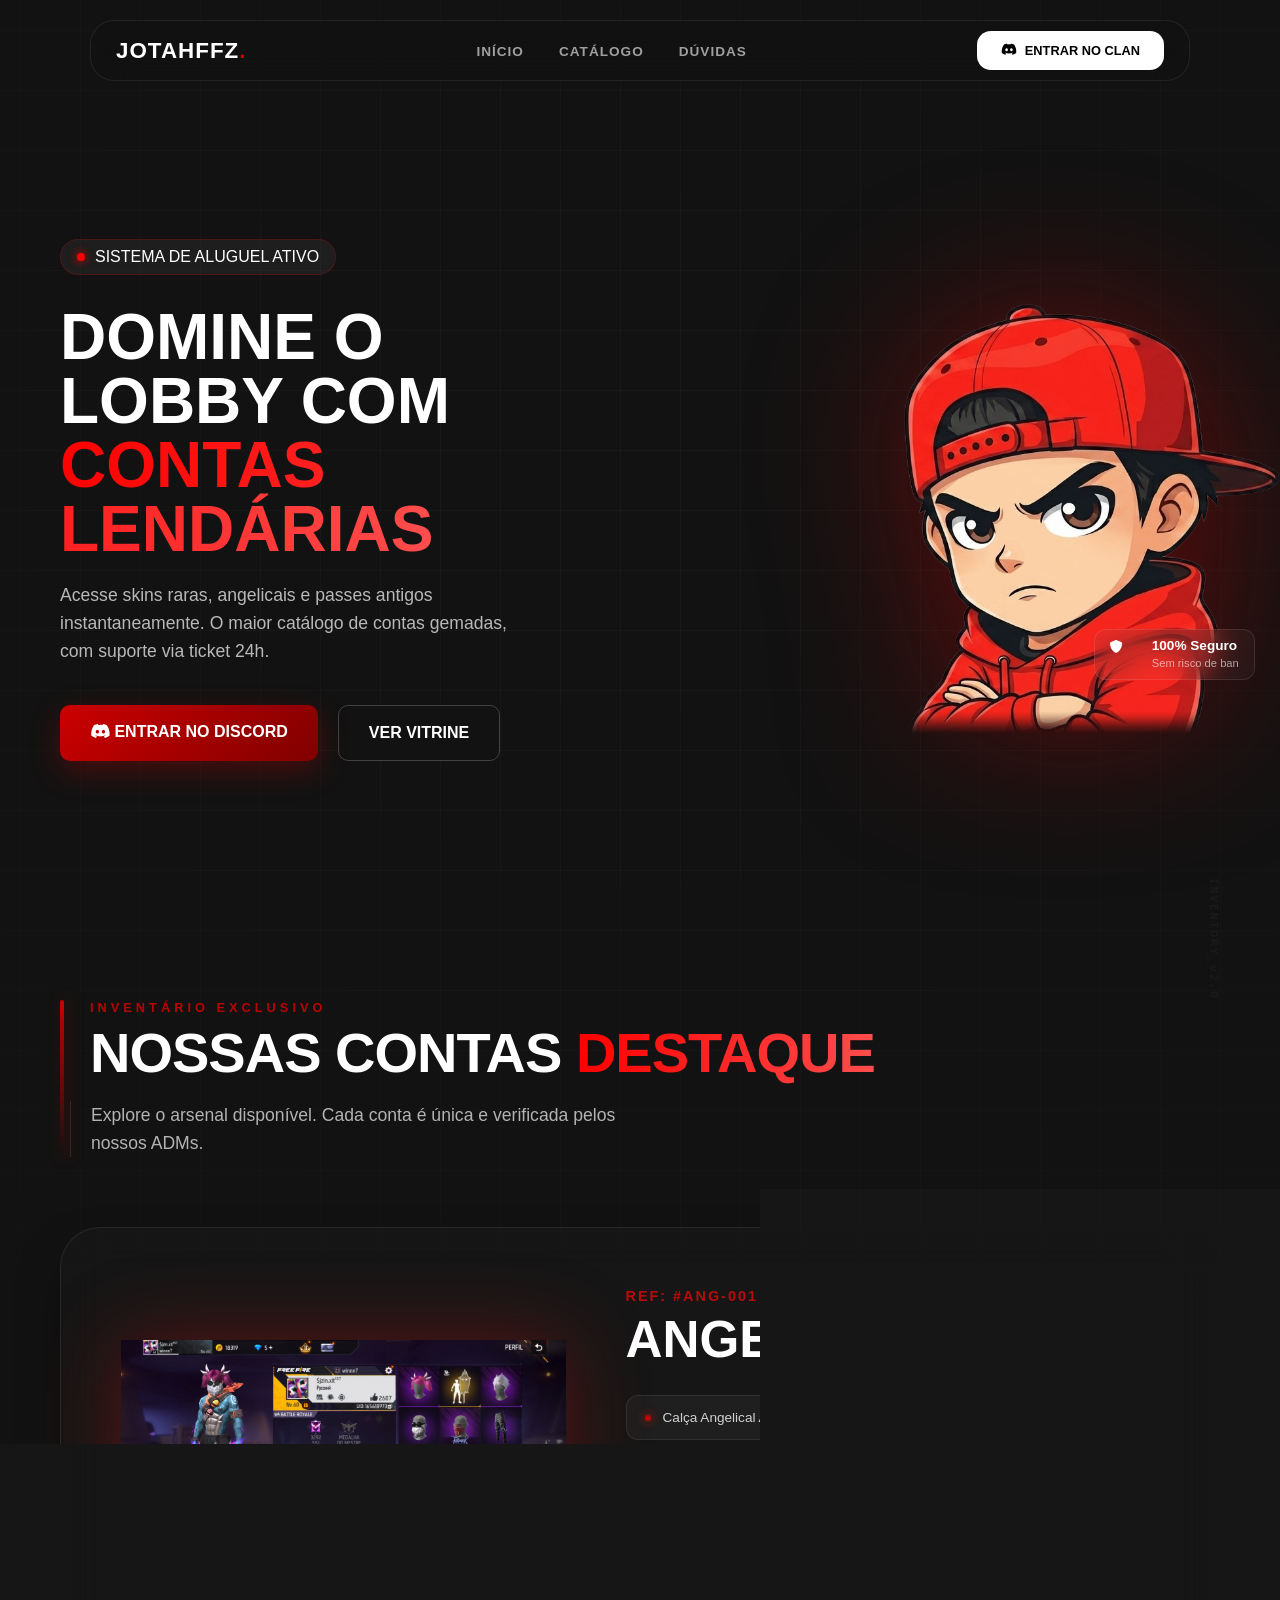
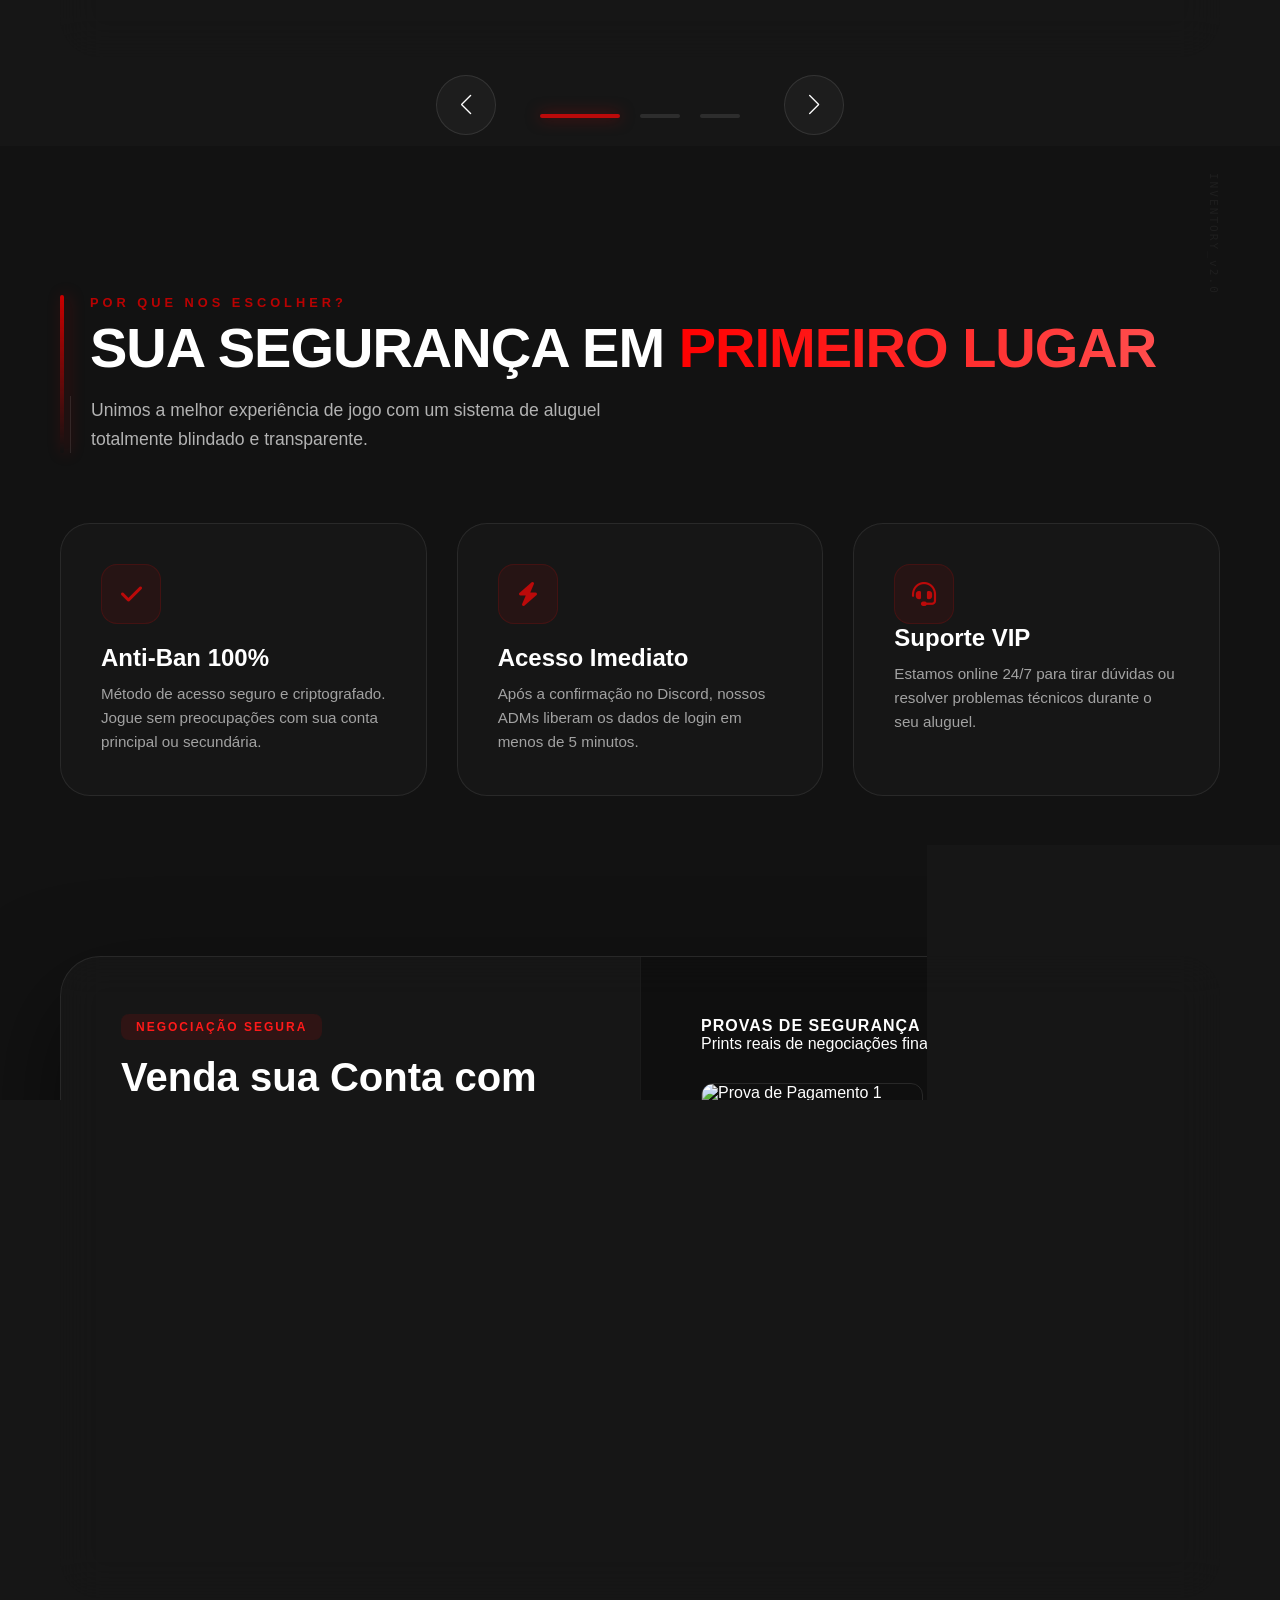
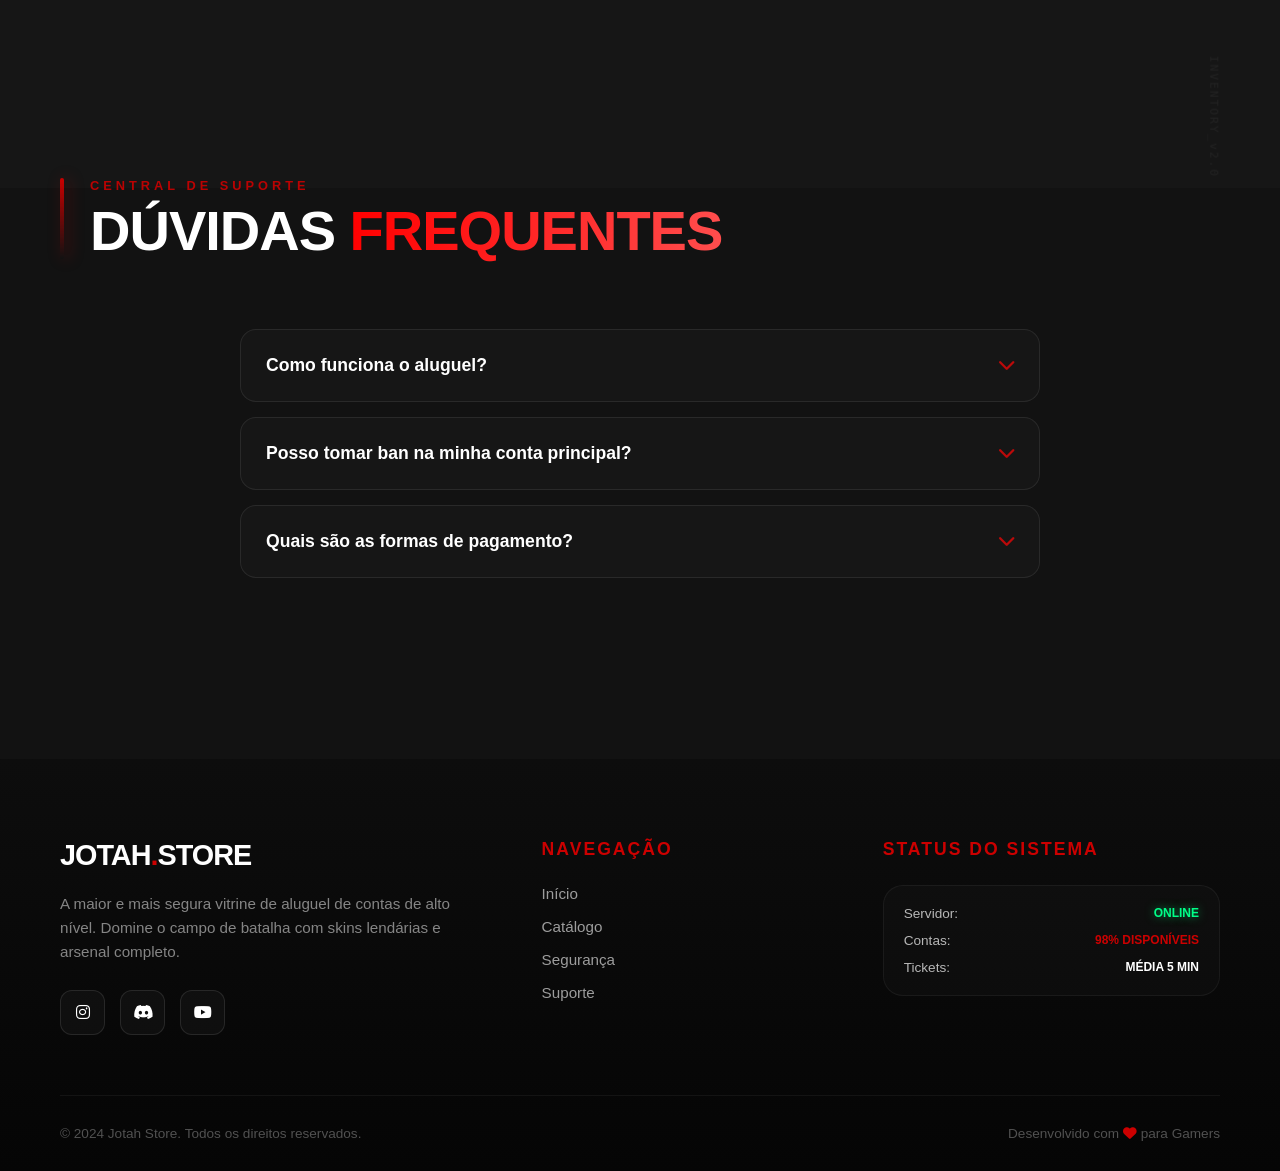
==== index.html @ b6a2b93a "Criação do site do Jotahffz" ====
<!DOCTYPE html>
<html lang="pt-br">
<head>
    <meta charset="UTF-8">
    <meta name="viewport" content="width=device-width, initial-scale=1.0">
    <title>Elite Rentals | Contas Free Fire</title>
    <!-- Font Awesome para ícones -->
    <link rel="stylesheet" href="https://cdnjs.cloudflare.com/ajax/libs/font-awesome/6.0.0/css/all.min.css">
    <link rel="stylesheet" href="/style/style-main.css">
    <!-- Swiper.js CSS -->
<link rel="stylesheet" href="https://cdn.jsdelivr.net/npm/swiper@11/swiper-bundle.min.css" />
</head>
<body>

    <!-- Header com Efeito Glass -->
    <header class="header-container">
    <nav class="glass-nav">
        
        <div class="nav-logo">
            <span class="logo-text">JOTAHFFZ<span class="red-dot">.</span></span>
        </div>
        
        <ul class="nav-links">
            <li><a href="#home" class="nav-item">Início</a></li>
            <li><a href="#catalogo" class="nav-item">Catálogo</a></li>
            <li><a href="#faq" class="nav-item">Dúvidas</a></li>
        </ul>

        <div class="nav-actions">
            <a href="https://discord.gg/link" class="btn-discord-glow">
                <i class="fab fa-discord"></i>
                <span>ENTRAR NO CLAN</span>
            </a>
        </div>

        <!-- Dentro da .glass-nav, após o .nav-actions -->
<div class="mobile-menu-toggle" id="mobile-toggle">
    <span></span>
    <span></span>
</div>

<!-- Menu Mobile Overlay -->
<div class="mobile-overlay" id="mobile-menu">
    <nav class="mobile-nav-content">
        <ul class="mobile-links">
            <li><a href="#home">Início</a></li>
            <li><a href="#catalogo">Catálogo</a></li>
            <li><a href="#faq">Dúvidas</a></li>
        </ul>
        <div class="mobile-footer">
            <a href="#" class="btn-discord-glow">
                <i class="fab fa-discord"></i> ENTRAR NO CLAN
            </a>
        </div>
    </nav>
</div>

    </nav>
</header>

    <!-- Seção Hero -->
    <!-- Background Grid Animado (Inserir logo abaixo do <body>) -->
<div class="grid-background"></div>

<!-- Seção Hero -->
<section class="hero">
    <div class="container hero-layout">
        
        <div class="hero-info">
            <div class="badge-status">
                <span class="pulse-dot"></span>
                <span class="badge-text">SISTEMA DE ALUGUEL ATIVO</span>
            </div>
            
            <h1 class="headline">
                DOMINE O LOBBY COM <br>
                <span class="gradient-text">CONTAS LENDÁRIAS</span>
            </h1>
            
            <p class="description">
                Acesse skins raras, angelicais e passes antigos instantaneamente. 
                O maior catálogo de contas gemadas, com suporte via ticket 24h.
            </p>

            <div class="cta-actions">
                <a href="#discord" class="btn-primary">
                    <i class="fab fa-discord"></i> ENTRAR NO DISCORD
                </a>
                <a href="#catalogo" class="btn-outline">VER VITRINE</a>
            </div>
        </div>

        <div class="hero-visual">
            <div class="character-wrapper">
                <!-- ESPAÇO PARA A IMAGEM DO PERSONAGEM (PNG TRANSPARENTE) -->
                <img src="/img/jotahffz-icon.png" alt="Skin Free Fire" id="main-char">
                
                <!-- Floating Glass Card -->
                <div class="glass-card-mini">
                    <div class="icon-box">
                        <i class="fas fa-shield-alt"></i>
                    </div>
                    <div class="card-text">
                        <strong>100% Seguro</strong>
                        <span>Sem risco de ban</span>
                    </div>
                </div>
            </div>
        </div>

    </div>
</section>

<!-- SEÇÃO VITRINE (SHOWCASE) -->
<section id="catalogo" class="showcase-section">
    <div class="container">
        
        <!-- Introdução da Seção -->
        <div class="section-intro">
            <span class="acc-id">INVENTÁRIO EXCLUSIVO</span>
            <h2>Nossas Contas <span class="gradient-text">Destaque</span></h2>
            <p>Explore o arsenal disponível. Cada conta é única e verificada pelos nossos ADMs.</p>
        </div>

        <!-- Slider Principal -->
        <div class="swiper showcase-slider">
            <div class="swiper-wrapper">
                
                <!-- SLIDE 01: ANGELICAL LEGACY -->
                <div class="swiper-slide account-panel">
                    <div class="panel-glass">
                        <div class="account-visual">
                            <!-- ESPAÇO PARA SUA IMG (Ex: jotahffz-icon.png) -->
                            <img src="/img/IMG_0782.png" alt="Conta Angelical" class="char-display">
                        </div>
                        
                        <div class="account-details">
                            <span class="acc-id">REF: #ANG-001</span>
                            <h3 class="acc-title">ANGELICAL <span class="gradient-text">LEGACY</span></h3>
                            
                            <div class="inventory-preview">
                                <div class="inv-item">Calça Angelical Azul</div>
                                <div class="inv-item">Tênis Swift Raro</div>
                                <div class="inv-item">Mestre S8, S9, S10</div>
                                <div class="inv-item">Moletom Vermelho</div>
                            </div>

                            <div class="panel-actions">
                                <a href="https://discord.gg/seulink" target="_blank" class="btn-inspect">
                                    <i class="fab fa-discord"></i> ALUGAR NO DISCORD
                                </a>
                            </div>
                        </div>
                    </div>
                </div>

                <!-- SLIDE 02: EVOLUTIVA MAX -->
                <div class="swiper-slide account-panel">
                    <div class="panel-glass">
                        <div class="account-visual">
                            <img src="/img/e8bb95e5ee4c.jpg.jpeg" alt="Armas Evolutivas" class="char-display">
                        </div>
                        
                        <div class="account-details">
                            <span class="acc-id">REF: #EVO-777</span>
                            <h3 class="acc-title">ARSENAL <span class="gradient-text">EVO MAX</span></h3>
                            
                            <div class="inventory-preview">
                                <div class="inv-item">AK-47 Dragão Chama</div>
                                <div class="inv-item">MP40 Cobra Venenosa</div>
                                <div class="inv-item">M1014 Dragão Esmeralda</div>
                                <div class="inv-item">SCAR Megalofante</div>
                            </div>

                            <div class="panel-actions">
                                <a href="https://discord.gg/seulink" target="_blank" class="btn-inspect">
                                    <i class="fab fa-discord"></i> ALUGAR NO DISCORD
                                </a>
                            </div>
                        </div>
                    </div>
                </div>

                <!-- SLIDE 03: HIP HOP OLD SCHOOL -->
                <div class="swiper-slide account-panel">
                    <div class="panel-glass">
                        <div class="account-visual">
                            <img src="/img/Screenshot_2026-04-27-15-29-15-96_c28519d624689b8d548e2809af584b0c.jpg.jpeg" alt="Passe Hip Hop" class="char-display">
                        </div>
                        
                        <div class="account-details">
                            <span class="acc-id">REF: #OLD-002</span>
                            <h3 class="acc-title">HIP HOP <span class="gradient-text">CLASSIC</span></h3>
                            
                            <div class="inventory-preview">
                                <div class="inv-item">2º Passe (Hip Hop)</div>
                                <div class="inv-item">Jaqueta Santander</div>
                                <div class="inv-item">Máscara Antiga</div>
                                <div class="inv-item">Mochila Coelho</div>
                            </div>

                            <div class="panel-actions">
                                <a href="https://discord.gg/seulink" target="_blank" class="btn-inspect">
                                    <i class="fab fa-discord"></i> ALUGAR NO DISCORD
                                </a>
                            </div>
                        </div>
                    </div>
                </div>

            </div>

            <!-- CONTROLES CUSTOMIZADOS (Botões e Barras) -->
            <div class="swiper-controls">
                <div class="swiper-button-prev custom-nav-btn"></div>
                <div class="swiper-pagination custom-pagination"></div>
                <div class="swiper-button-next custom-nav-btn"></div>
            </div>
        </div>

    </div>
</section>

<section id="features" class="features-section">
    <div class="container">

        <!-- Título da Seção de Vantagens -->
        <div class="section-intro">
            <span class="acc-id">POR QUE NOS ESCOLHER?</span>
            <h2>Sua Segurança em <span class="gradient-text">Primeiro Lugar</span></h2>
            <p>Unimos a melhor experiência de jogo com um sistema de aluguel totalmente blindado e transparente.</p>
        </div>

        <div class="features-grid">
            
            <!-- Card 01: Segurança -->
            <div class="feature-card">
                <div class="feature-icon">
                    <i class="fa-solid fa-check"></i>
                </div>
                <div class="feature-info">
                    <h3>Anti-Ban 100%</h3>
                    <p>Método de acesso seguro e criptografado. Jogue sem preocupações com sua conta principal ou secundária.</p>
                </div>
            </div>

            <!-- Card 02: Entrega -->
            <div class="feature-card">
                <div class="feature-icon">
                    <i class="fas fa-bolt"></i>
                </div>
                <div class="feature-info">
                    <h3>Acesso Imediato</h3>
                    <p>Após a confirmação no Discord, nossos ADMs liberam os dados de login em menos de 5 minutos.</p>
                </div>
            </div>

            <!-- Card 03: Suporte -->
            <div class="feature-card">
                <div class="feature-info">
                    <div class="feature-icon">
                        <i class="fas fa-headset"></i>
                    </div>
                    <h3>Suporte VIP</h3>
                    <p>Estamos online 24/7 para tirar dúvidas ou resolver problemas técnicos durante o seu aluguel.</p>
                </div>
            </div>

        </div>
    </div>
</section>

<section id="vender" class="sell-section">
    <div class="container">
        <div class="panel-sell-glass">
            <!-- Lado Esquerdo: Texto e Processo -->
            <div class="sell-info">
                <span class="badge-red">NEGOCIAÇÃO SEGURA</span>
                <h2>Venda sua Conta com <span class="gradient-text">Intermédio VIP</span></h2>
                <p>Anuncie no nosso servidor e venda com 100% de segurança. Nossos intermediadores garantem que você receba o dinheiro e o comprador a conta.</p>
                
                <div class="process-steps">
                    <div class="step">
                        <span class="step-num">01</span>
                        <div class="step-txt">
                            <strong>Abra um Ticket</strong>
                            <span>Solicite a intermediação oficial no Discord.</span>
                        </div>
                    </div>
                    <div class="step">
                        <span class="step-num">02</span>
                        <div class="step-txt">
                            <strong>Avaliação & Taxa</strong>
                            <span>Ficamos com uma pequena % para garantir a transação.</span>
                        </div>
                    </div>
                    <div class="step">
                        <span class="step-num">03</span>
                        <div class="step-txt">
                            <strong>Dinheiro no Bolso</strong>
                            <span>Transferência imediata após a entrega dos dados.</span>
                        </div>
                    </div>
                </div>

                <a href="https://discord.gg/link" class="btn-sell">QUERO VENDER MINHA CONTA</a>
            </div>

            <!-- Lado Direito: Showcase de Garantias -->
            <div class="guarantee-showcase">
                <div class="guarantee-header">
                    <h4>PROVAS DE SEGURANÇA</h4>
                    <p>Prints reais de negociações finalizadas</p>
                </div>
                
                <div class="guarantee-grid">
                    <!-- Espaço para seus Prints -->
                    <div class="proof-card">
                        <img src="img/garantia1.jpg" alt="Prova de Pagamento 1">
                        <div class="proof-overlay"><span>Pagamento via PIX</span></div>
                    </div>
                    <div class="proof-card">
                        <img src="img/garantia2.jpg" alt="Prova de Entrega 2">
                        <div class="proof-overlay"><span>Entrega Confirmada</span></div>
                    </div>
                    <div class="proof-card">
                        <img src="img/garantia3.jpg" alt="Feedback Discord 3">
                        <div class="proof-overlay"><span>Feedback Cliente</span></div>
                    </div>
                    <div class="proof-card">
                        <img src="img/garantia4.jpg" alt="Intermediação 4">
                        <div class="proof-overlay"><span>Intermédio Concluído</span></div>
                    </div>
                </div>
            </div>
        </div>
    </div>
</section>

<section id="faq" class="faq-section">
    <div class="container">
        <!-- Introdução do FAQ -->
        <div class="section-intro">
            <span class="acc-id">CENTRAL DE SUPORTE</span>
            <h2>Dúvidas <span class="gradient-text">Frequentes</span></h2>
        </div>

        <div class="faq-container">
            <!-- Pergunta 01 -->
            <div class="faq-item">
                <button class="faq-question">
                    <span>Como funciona o aluguel?</span>
                    <i class="fas fa-chevron-down"></i>
                </button>
                <div class="faq-answer">
                    <p>Após escolher sua conta na nossa vitrine, você entra no nosso Discord, abre um ticket e realiza o pagamento. Nossos moderadores enviarão os dados de login e o guia de acesso seguro imediatamente.</p>
                </div>
            </div>

            <!-- Pergunta 02 -->
            <div class="faq-item">
                <button class="faq-question">
                    <span>Posso tomar ban na minha conta principal?</span>
                    <i class="fas fa-chevron-down"></i>
                </button>
                <div class="faq-answer">
                    <p>Não. Nossos métodos de acesso são via login direto e não utilizam softwares de terceiros. Sua conta principal e seu dispositivo permanecem seguros.</p>
                </div>
            </div>

            <!-- Pergunta 03 -->
            <div class="faq-item">
                <button class="faq-question">
                    <span>Quais são as formas de pagamento?</span>
                    <i class="fas fa-chevron-down"></i>
                </button>
                <div class="faq-answer">
                    <p>Aceitamos PIX (aprovação imediata), Cartão de Crédito e Saldo via Mercado Pago/PicPay.</p>
                </div>
            </div>
        </div>
    </div>
</section>

<footer class="main-footer">
    <div class="container">
        <div class="footer-grid">
            
            <!-- Coluna 01: Branding -->
            <div class="footer-brand">
                <div class="footer-logo">
                    <!-- Substitua pelo seu logo real -->
                    <span class="logo-text">JOTAH<span class="red-dot">.</span>STORE</span>
                </div>
                <p class="footer-desc">
                    A maior e mais segura vitrine de aluguel de contas de alto nível. 
                    Domine o campo de batalha com skins lendárias e arsenal completo.
                </p>
                <div class="social-links">
                    <a href="#" class="social-btn"><i class="fab fa-instagram"></i></a>
                    <a href="#" class="social-btn"><i class="fab fa-discord"></i></a>
                    <a href="#" class="social-btn"><i class="fab fa-youtube"></i></a>
                </div>
            </div>

            <!-- Coluna 02: Links Rápidos -->
            <div class="footer-links">
                <h4>NAVEGAÇÃO</h4>
                <ul>
                    <li><a href="#home">Início</a></li>
                    <li><a href="#catalogo">Catálogo</a></li>
                    <li><a href="#features">Segurança</a></li>
                    <li><a href="#faq">Suporte</a></li>
                </ul>
            </div>

            <!-- Coluna 03: Status do Servidor (Elemento Visual Gamer) -->
            <div class="footer-status">
                <h4>STATUS DO SISTEMA</h4>
                <div class="status-card">
                    <div class="status-line">
                        <span>Servidor:</span>
                        <span class="status-tag online">ONLINE</span>
                    </div>
                    <div class="status-line">
                        <span>Contas:</span>
                        <span class="status-tag pulse">98% DISPONÍVEIS</span>
                    </div>
                    <div class="status-line">
                        <span>Tickets:</span>
                        <span class="status-tag">MÉDIA 5 MIN</span>
                    </div>
                </div>
            </div>

        </div>

        <!-- Copyright e Créditos -->
        <div class="footer-bottom">
            <p>&copy; 2024 Jotah Store. Todos os direitos reservados.</p>
            <p class="dev-credit">Desenvolvido com <i class="fas fa-heart"></i> para Gamers</p>
        </div>
    </div>
</footer>


<!-- SCRIPTS DE ATIVAÇÃO -->
</body>
<script src="https://cdn.jsdelivr.net/npm/swiper@11/swiper-bundle.min.js"></script>
<script src="/script/script-main.js"></script>
</html>
---- style/style-main.css ----
:root {
    --primary-red: #cc0000; /* Vermelho não muito forte */
    --dark-bg: #121212;    /* Preto suave */
    --glass-bg: rgba(255, 255, 255, 0.05);
    --glass-border: rgba(255, 255, 255, 0.1);
    --text-main: #ffffff;
    --text-dim: #b3b3b3;
}

* {
    margin: 0;
    padding: 0;
    box-sizing: border-box;
    font-family: 'Segoe UI', Roboto, sans-serif;
}

body {
    background-color: var(--dark-bg);
    color: var(--text-main);
    overflow-x: hidden;
}

.container {
    max-width: 1200px;
    margin: 0 auto;
    padding: 0 20px;
}

/* Container Externo para dar o espaçamento da borda */
.header-container {
    position: fixed;
    top: 20px; /* Distância do topo */
    left: 0;
    width: 100%;
    display: flex;
    justify-content: center;
    z-index: 9999;
    padding: 0 20px;
}

/* A "Pílula" de Vidro */
.glass-nav {
    width: 100%;
    max-width: 1100px;
    background: rgba(18, 18, 18, 0.6);
    backdrop-filter: blur(20px) saturate(180%);
    -webkit-backdrop-filter: blur(20px) saturate(180%);
    border: 1px solid rgba(255, 255, 255, 0.08);
    border-radius: 24px;
    display: flex;
    justify-content: space-between;
    align-items: center;
    padding: 10px 25px;
    transition: all 0.4s cubic-bezier(0.4, 0, 0.2, 1);
}

/* Efeito de Shadow sutil para profundidade */
.glass-nav:hover {
    border-color: rgba(204, 0, 0, 0.3);
    box-shadow: 0 10px 40px rgba(0, 0, 0, 0.4), 0 0 20px rgba(204, 0, 0, 0.1);
}

/* Estado Normal do Header */
.glass-nav {
    /* ... seus estilos anteriores ... */
    transition: all 0.4s cubic-bezier(0.4, 0, 0.2, 1);
    will-change: padding, background; /* Avisa ao navegador para otimizar */
}

/* Estado quando o Scroll acontece (Acionado pelo JS) */
.glass-nav.nav-active {
    padding: 8px 20px !important;
    background: rgba(10, 10, 10, 0.9) !important;
    max-width: 1000px !important;
    box-shadow: 0 10px 30px rgba(0, 0, 0, 0.5);
    border-color: rgba(204, 0, 0, 0.2);
}

/* Logo Estilizada */
.nav-logo {
    display: flex;
    align-items: center;
    gap: 10px;
    font-family: 'Kanit', sans-serif;
    font-weight: 900;
    font-size: 1.4rem;
    color: #fff;
    letter-spacing: 1px;
}

.red-dot { color: #cc0000; }

/* Links de Navegação */
.nav-links {
    display: flex;
    gap: 35px;
    list-style: none;
}

.nav-item {
    text-decoration: none;
    color: rgba(255, 255, 255, 0.6);
    font-size: 0.85rem;
    font-weight: 600;
    text-transform: uppercase;
    letter-spacing: 1px;
    transition: 0.3s;
    position: relative;
}

.nav-item:hover {
    color: #fff;
}

/* Linha animada abaixo do link */
.nav-item::after {
    content: '';
    position: absolute;
    bottom: -5px;
    left: 0;
    width: 0%;
    height: 2px;
    background: #cc0000;
    transition: 0.3s;
}

.nav-item:hover::after {
    width: 100%;
}

/* Botão Discord com Efeito Glow Lateral */
.btn-discord-glow {
    position: relative;
    background: #fff;
    color: #000;
    padding: 12px 24px;
    border-radius: 14px;
    font-weight: 700;
    font-size: 0.8rem;
    text-decoration: none;
    display: flex;
    align-items: center;
    gap: 8px;
    overflow: hidden;
    transition: 0.3s;
}

.btn-discord-glow:hover {
    background: #cc0000;
    color: #fff;
    transform: translateY(-2px);
    box-shadow: 0 10px 20px rgba(204, 0, 0, 0.4);
}

.mobile-overlay {
    display: none; /* Escondido por padrão */
}

.mobile-menu-toggle {
    display: none; /* Escondido por padrão */
}

/* Animação simples de entrada */
@keyframes slideDown {
    from { transform: translateY(-100px); opacity: 0; }
    to { transform: translateY(0); opacity: 1; }
}

.glass-nav {
    animation: slideDown 0.8s ease forwards;
}

/* Esconder menu desktop no mobile */
@media (max-width: 992px) {
    .nav-links, .nav-actions {
        display: none;
    }

    .mobile-menu-toggle {
        display: flex;
        flex-direction: column;
        gap: 6px;
        cursor: pointer;
        z-index: 10001;
    }

    .mobile-menu-toggle span {
        width: 30px;
        height: 2px;
        background: #fff;
        transition: 0.4s cubic-bezier(0.4, 0, 0.2, 1);
        border-radius: 2px;
    }

    /* Transformação para o "X" quando ativo */
    .mobile-menu-toggle.active span:nth-child(1) {
        transform: translateY(8px) rotate(45deg);
        background: var(--primary-red);
    }
    .mobile-menu-toggle.active span:nth-child(2) {
        transform: rotate(-45deg);
        background: var(--primary-red);
    }

    /* Overlay do Menu */
    .mobile-overlay {
        position: fixed;
        top: 0;
        right: -120%; /* Começa fora da tela */
        width: 100%;
        height: 100vh;
        background: rgba(10, 10, 10, 0.9);
        backdrop-filter: blur(25px) saturate(200%);
        -webkit-backdrop-filter: blur(25px) saturate(200%);
        z-index: 10000;
        display: flex;
        align-items: center;
        justify-content: center;
        transition: 0.6s cubic-bezier(0.77, 0, 0.175, 1);
    }

    .mobile-overlay.active {
        right: -10%;
    }

    .mobile-links {
        list-style: none;
        text-align: center;
    }

    .mobile-links li {
        margin: 30px 0;
        opacity: 0;
        transform: translateY(20px);
        transition: 0.4s ease;
    }

    .mobile-overlay.active .mobile-links li {
        opacity: 1;
        transform: translateY(0);
    }

    /* Delay na animação dos links (Escalonado) */
    .mobile-overlay.active .mobile-links li:nth-child(1) { transition-delay: 0.3s; }
    .mobile-overlay.active .mobile-links li:nth-child(2) { transition-delay: 0.4s; }
    .mobile-overlay.active .mobile-links li:nth-child(3) { transition-delay: 0.5s; }

    .mobile-links a {
        color: #fff;
        text-decoration: none;
        font-family: 'Kanit', sans-serif;
        font-size: 2.5rem;
        font-weight: 900;
        text-transform: uppercase;
        letter-spacing: 2px;
    }

    .mobile-footer {
        margin-top: 50px;
        opacity: 0;
        transition: 0.5s ease 0.6s;
        display: flex;
        justify-content: center;
    }

    .mobile-overlay.active .mobile-footer {
        opacity: 1;
    }
}

/* --- FUNDO DE GRADE ANIMADO --- */
.grid-background {
    position: fixed;
    top: -50%;
    left: -50%;
    width: 200%;
    height: 200%;
    background-image: 
        linear-gradient(to right, rgba(255, 255, 255, 0.03) 1px, transparent 1px),
        linear-gradient(to bottom, rgba(255, 255, 255, 0.03) 1px, transparent 1px);
    background-size: 60px 60px;
    z-index: -2;
    animation: moveGrid 30s linear infinite;
    mask-image: radial-gradient(circle at center, black, transparent 90%);
    -webkit-mask-image: radial-gradient(circle at center, black, transparent 90%);
}

@keyframes moveGrid {
    from { transform: rotate(0deg) translate(0, 0); }
    to { transform: rotate(0deg) translate(-60px, -60px); }
}

/* --- HERO LAYOUT --- */
.hero {
    min-height: 100vh;
    display: flex;
    align-items: center;
    position: relative;
    padding-top: 100px;
    overflow: hidden;
}

.hero-layout {
    display: grid;
    grid-template-columns: 0.8fr 1.2fr; /* Dá ainda mais espaço para a imagem */
    align-items: center;
    gap: 0; /* Remove o gap para a imagem encostar no texto se necessário */
    position: relative;
}

/* --- BADGE STATUS --- */
.badge-status {
    display: inline-flex;
    align-items: center;
    gap: 10px;
    background: rgba(255, 255, 255, 0.05);
    padding: 8px 16px;
    border-radius: 30px;
    border: 1px solid rgba(255, 0, 0, 0.2);
    margin-bottom: 30px;
}

.pulse-dot {
    width: 8px;
    height: 8px;
    background: #ff0000;
    border-radius: 50%;
    box-shadow: 0 0 10px #ff0000;
    animation: pulse 1.5s infinite;
}

/* --- TIPOGRAFIA --- */
.headline {
    font-size: clamp(2.5rem, 5vw, 4rem);
    font-weight: 900;
    line-height: 1;
    color: #fff;
    margin-bottom: 20px;
}

.gradient-text {
    background: linear-gradient(90deg, #ff0000, #ff4d4d);
    -webkit-background-clip: text;
    -webkit-text-fill-color: transparent;
}

.description {
    font-size: 1.1rem;
    color: rgba(255, 255, 255, 0.7);
    max-width: 500px;
    margin-bottom: 40px;
    line-height: 1.6;
}

/* --- BOTÕES --- */
.cta-actions {
    display: flex;
    gap: 20px;
}

.btn-primary {
    background: linear-gradient(135deg, #cc0000, #800000);
    padding: 18px 30px;
    border-radius: 10px;
    color: #fff;
    text-decoration: none;
    font-weight: 700;
    box-shadow: 0 10px 30px rgba(204, 0, 0, 0.3);
    transition: 0.3s;
}

.btn-outline {
    border: 1px solid rgba(255, 255, 255, 0.2);
    padding: 18px 30px;
    border-radius: 10px;
    color: #fff;
    text-decoration: none;
    font-weight: 600;
    transition: 0.3s;
    backdrop-filter: blur(5px);
}

.btn-primary:hover { transform: translateY(-5px); box-shadow: 0 15px 40px rgba(204, 0, 0, 0.5); }
.btn-outline:hover { background: rgba(255, 255, 255, 0.05); border-color: #ff0000; }

/* --- VISUAL & GLASS CARD --- */
.character-wrapper {
    position: relative;
    z-index: 1;
    display: flex;
    justify-content: space-between; /* Centraliza para expandir para os lados */
    align-items: center;
    height: 100%;
    min-height: 600px; /* Garante uma altura mínima para o container */
}

#main-char {
    /* Em vez de max-width, vamos usar width em % do container e scale */
    width: 140%; /* Faz a imagem "vazar" para fora do grid de 50% */
    max-width: none; /* Remove restrições */
    height: auto;
    object-fit: contain;
    
    /* O SEGREDO: Se a imagem for pequena, o filter de drop-shadow ajuda a disfarçar a falta de nitidez */
    filter: drop-shadow(0 0 80px rgba(204, 0, 0, 0.4));
    
    animation: float 6s ease-in-out infinite;
    transform: translateX(5%); /* Ajuste de posição lateral */
    pointer-events: none; /* Evita que a imagem atrapalhe cliques em botões próximos */
}

/* Ajuste do Card para acompanhar a imagem maior */
.glass-card-mini {
    position: absolute;
    bottom: 20%; 
    right: -5%; /* Joga o card bem para a ponta, já que a imagem cresceu */
    background: rgba(255, 255, 255, 0.03);
    backdrop-filter: blur(15px);
    -webkit-backdrop-filter: blur(15px);
    border: 1px solid rgba(255, 255, 255, 0.1);
    padding: 8px 15px;
    border-radius: 12px;
    display: flex;
    align-items: center;
    gap: 10px;
    z-index: 5; /* Garante que fique acima da imagem */
}
/* Ajustes de escala interna do Card */
.glass-card-mini .icon-box {
    width: 32px;
    height: 32px;
    font-size: 0.8rem;
}

.glass-card-mini .card-text strong {
    display: block;
    font-size: 0.85rem;
    color: #fff;
}

.glass-card-mini .card-text span {
    font-size: 0.7rem;
    color: rgba(255, 255, 255, 0.6);
}

/* Responsividade para Celular */
@media (max-width: 992px) {
    .hero-layout {
        grid-template-columns: 1fr; /* Empilha no mobile */
        text-align: center;
    }
    
    .character-wrapper {
        justify-content: center;
        margin-top: 40px;
    }

    #main-char {
        max-height: 50vh;
        transform: translateX(0);
    }
    
    .glass-card-mini {
        right: 10%;
        bottom: 5%;
    }
}

@keyframes pulse {
    0% { transform: scale(1); opacity: 1; }
    50% { transform: scale(1.3); opacity: 0.5; }
    100% { transform: scale(1); opacity: 1; }
}

@keyframes float {
    0%, 100% { transform: translateY(0); }
    50% { transform: translateY(-20px); }
}

/* ============================================================
   SWIPER SHOWCASE - FULL CUSTOM CSS
   ============================================================ */

   /* --- SECTION INTRO REFORMULADA --- */
.section-intro {
    text-align: left;
    margin-bottom: 70px;
    position: relative;
    padding-left: 30px; /* Espaço para a barra lateral decorativa */
}

/* Barra Vertical Decorativa com Gradiente e Glow */
.section-intro::before {
    content: '';
    position: absolute;
    left: 0;
    top: 0;
    width: 4px;
    height: 100%;
    background: linear-gradient(to bottom, var(--primary-red), transparent);
    box-shadow: 4px 0 15px rgba(187, 10, 10, 0.4);
    border-radius: 2px;
}

/* Tag Superior (Badge) */
.section-intro .acc-id {
    font-family: 'Kanit', sans-serif;
    font-size: 0.8rem;
    color: var(--primary-red);
    text-transform: uppercase;
    letter-spacing: 4px;
    display: block;
    margin-bottom: 10px;
    opacity: 0.9;
    font-weight: 700;
}

/* Título Principal com Tipografia Gamer */
.section-intro h2 {
    font-family: 'Kanit', sans-serif;
    font-size: clamp(2.5rem, 5vw, 3.5rem); /* Responsivo */
    font-weight: 900;
    line-height: 1;
    text-transform: uppercase;
    margin-bottom: 20px;
    letter-spacing: -1px;
}

/* Subtítulo / Descrição */
.section-intro p {
    font-size: 1.1rem;
    color: var(--text-dim);
    max-width: 600px;
    line-height: 1.6;
    border-left: 1px solid rgba(255, 255, 255, 0.1);
    padding-left: 20px;
    margin-left: -20px; /* Alinha visualmente com o h2 */
}

/* Elemento Decorativo de Fundo (Opcional - Estilo HUD) */
.section-intro::after {
    content: 'INVENTORY_v2.0';
    position: absolute;
    right: 0;
    top: 0;
    font-family: 'monospace';
    font-size: 0.7rem;
    color: rgba(255, 255, 255, 0.05);
    letter-spacing: 2px;
    transform: rotate(90deg);
    transform-origin: right top;
}

/* --- RESPONSIVIDADE --- */
@media (max-width: 768px) {
    .section-intro {
        text-align: center;
        padding-left: 0;
    }
    
    .section-intro::before {
        display: none; /* Remove a barra lateral no mobile para centralizar */
    }
    
    .section-intro p {
        margin: 0 auto;
        border-left: none;
        padding-left: 0;
    }

    .section-intro::after {
        display: none;
    }
}

/* 1. Container Principal */
.showcase-section {
    padding: 100px 0;
    position: relative;
    z-index: 10;
}

.showcase-slider {
    width: 100%;
    padding: 20px 0 80px 0; /* Espaço para não cortar o card no hover */
    overflow: visible !important; /* Permite que o card flutue para fora se necessário */
}

/* 2. O Card (Slide) */
.account-panel {
    opacity: 0 !important; /* Esconde slides inativos para o efeito Fade */
    transition: opacity 0.8s ease-in-out;
    pointer-events: none;
}

.account-panel.swiper-slide-active {
    opacity: 1 !important;
    pointer-events: auto;
}

.panel-glass {
    background: rgba(255, 255, 255, 0.02);
    backdrop-filter: blur(20px) saturate(180%);
    -webkit-backdrop-filter: blur(20px) saturate(180%);
    border: 1px solid rgba(255, 255, 255, 0.08);
    border-radius: 40px;
    padding: 60px;
    display: grid;
    grid-template-columns: 1fr 1.2fr;
    gap: 60px;
    align-items: center;
    box-shadow: 0 25px 50px -12px rgba(0, 0, 0, 0.5);
    position: relative;
}

/* 3. Visual da Skin (Lado Esquerdo) */
.account-visual {
    position: relative;
    display: flex;
    justify-content: center;
    align-items: center;
}

.char-display {
    width: 100%;
    max-height: 500px;
    object-fit: contain;
    filter: drop-shadow(0 0 40px rgba(187, 10, 10, 0.4));
    animation: float 6s ease-in-out infinite;
}

/* 4. Conteúdo de Texto (Lado Direito) */
.acc-id {
    font-family: 'Kanit', sans-serif;
    color: #bb0a0a;
    font-weight: 800;
    font-size: 0.9rem;
    letter-spacing: 2px;
    display: block;
    margin-bottom: 10px;
}

.acc-title {
    font-family: 'Kanit', sans-serif;
    font-size: clamp(2rem, 4vw, 3.5rem);
    font-weight: 900;
    line-height: 1;
    margin-bottom: 30px;
    text-transform: uppercase;
}

/* 5. Grid de Inventário (HUD) */
.inventory-preview {
    display: grid;
    grid-template-columns: repeat(2, 1fr);
    gap: 15px;
    margin-bottom: 40px;
}

.inv-item {
    background: rgba(255, 255, 255, 0.04);
    border: 1px solid rgba(255, 255, 255, 0.08);
    padding: 14px 18px;
    border-radius: 12px;
    font-size: 0.85rem;
    font-weight: 500;
    color: rgba(255, 255, 255, 0.8);
    display: flex;
    align-items: center;
    gap: 12px;
    transition: 0.3s;
}

.inv-item::before {
    content: '';
    width: 6px;
    height: 6px;
    background: #bb0a0a;
    box-shadow: 0 0 10px #ff1a1a;
    border-radius: 50%;
}

.inv-item:hover {
    background: rgba(255, 255, 255, 0.08);
    border-color: rgba(187, 10, 10, 0.5);
    color: #fff;
}

/* 6. Botão de Ação */
.btn-inspect {
    display: inline-flex;
    align-items: center;
    gap: 12px;
    padding: 20px 40px;
    background: #fff;
    color: #000;
    text-decoration: none;
    font-weight: 800;
    font-size: 0.9rem;
    border-radius: 16px;
    text-transform: uppercase;
    transition: 0.4s cubic-bezier(0.4, 0, 0.2, 1);
}

.btn-inspect:hover {
    background: #bb0a0a;
    color: #fff;
    transform: translateY(-5px);
    box-shadow: 0 15px 30px rgba(187, 10, 10, 0.4);
}

/* 7. Controles (Botões e Paginação) */
.swiper-controls {
    display: flex;
    align-items: center;
    justify-content: center;
    gap: 40px;
    margin-top: 40px;
}

.custom-nav-btn {
    position: static !important;
    width: 60px !important;
    height: 60px !important;
    background: rgba(255, 255, 255, 0.03) !important;
    border: 1px solid rgba(255, 255, 255, 0.1) !important;
    border-radius: 50% !important;
    cursor: pointer;
    display: flex !important;
    align-items: center;
    justify-content: center;
    transition: 0.4s !important;
}

.custom-nav-btn:after {
    font-family: swiper-icons;
    font-size: 20px !important;
    color: #fff !important;
}

.custom-nav-btn:hover {
    background: #bb0a0a !important;
    border-color: #bb0a0a !important;
    box-shadow: 0 0 20px rgba(187, 10, 10, 0.5);
    transform: scale(1.1);
}

.custom-pagination {
    position: static !important;
    width: auto !important;
    display: flex;
    gap: 12px;
}

.custom-pagination .swiper-pagination-bullet {
    width: 40px;
    height: 4px;
    background: rgba(255, 255, 255, 0.1);
    opacity: 1;
    border-radius: 4px;
    transition: 0.5s cubic-bezier(0.4, 0, 0.2, 1);
}

.custom-pagination .swiper-pagination-bullet-active {
    background: #bb0a0a;
    width: 80px;
    box-shadow: 0 0 15px rgba(187, 10, 10, 0.6);
}

/* 8. Responsividade */
@media (max-width: 992px) {

    .hero-info {
        display: flex;
        flex-direction: column;
        align-items: center;
        text-align: center;
        justify-content: center;
    }

    .panel-glass {
        grid-template-columns: 1fr;
        padding: 40px 25px;
        gap: 30px;
        text-align: center;
    }

    .char-display {
        max-height: 350px;
        margin-bottom: 20px;
    }

    .inventory-preview {
        grid-template-columns: 1fr;
    }

    .swiper-controls {
        gap: 20px;
    }

    .custom-pagination .swiper-pagination-bullet {
        width: 25px;
    }
    
    .custom-pagination .swiper-pagination-bullet-active {
        width: 50px;
    }
}

/* Animação de Flutuar */
@keyframes float {
    0%, 100% { transform: translateY(0); }
    50% { transform: translateY(-20px); }
}

/* Features Segurança do cliente */

.features-section {
    padding: 60px 0;
    position: relative;
}

.features-grid {
    display: grid;
    grid-template-columns: repeat(auto-fit, minmax(300px, 1fr));
    gap: 30px;
}

.feature-card {
    background: rgba(255, 255, 255, 0.02);
    border: 1px solid rgba(255, 255, 255, 0.08);
    padding: 40px;
    border-radius: 30px;
    display: flex;
    flex-direction: column;
    gap: 20px;
    transition: 0.4s cubic-bezier(0.4, 0, 0.2, 1);
    position: relative;
    overflow: hidden;
}

/* Efeito de luz no Hover */
.feature-card:hover {
    background: rgba(255, 255, 255, 0.05);
    border-color: #bb0a0a;
    transform: translateY(-10px);
    box-shadow: 0 20px 40px rgba(0, 0, 0, 0.4), 0 0 20px rgba(187, 10, 10, 0.1);
}

.feature-icon {
    width: 60px;
    height: 60px;
    background: rgba(187, 10, 10, 0.1);
    border-radius: 16px;
    display: flex;
    align-items: center;
    justify-content: center;
    font-size: 1.5rem;
    color: #bb0a0a;
    border: 1px solid rgba(187, 10, 10, 0.2);
    transition: 0.4s;
}

.feature-card:hover .feature-icon {
    background: #bb0a0a;
    color: #fff;
    box-shadow: 0 0 20px #bb0a0a;
}

.feature-info h3 {
    font-family: 'Kanit', sans-serif;
    font-size: 1.5rem;
    margin-bottom: 10px;
    color: #fff;
}

.feature-info p {
    font-size: 0.95rem;
    color: rgba(255, 255, 255, 0.6);
    line-height: 1.6;
}

/* Responsividade */
@media (max-width: 768px) {
    .feature-card {
        padding: 30px;
        text-align: center;
        align-items: center;
    }
}   

/* --- SEÇÃO DE VENDAS/INTERMEDIAÇÃO --- */
.sell-section {
    padding: 100px 0;
    position: relative;
}

/* Painel de Vidro Principal (Geralmente ocupa a largura total do container) */
.panel-sell-glass {
    background: rgba(255, 255, 255, 0.02);
    backdrop-filter: blur(20px);
    border: 1px solid rgba(255, 255, 255, 0.08);
    border-radius: 40px;
    display: grid;
    grid-template-columns: 1fr 1fr; /* Divide entre texto e fotos */
    overflow: hidden;
    box-shadow: 0 40px 100px rgba(0, 0, 0, 0.5);
}

/* --- LADO DO TEXTO --- */
.sell-info {
    padding: 60px;
}

.badge-red {
    background: rgba(187, 10, 10, 0.15);
    color: #ff1a1a;
    padding: 6px 15px;
    border-radius: 8px;
    font-size: 0.75rem;
    font-weight: 800;
    letter-spacing: 2px;
}

.sell-info h2 {
    font-family: 'Kanit', sans-serif;
    font-size: 2.5rem;
    margin: 20px 0;
    line-height: 1.1;
}

.sell-info p {
    color: rgba(255, 255, 255, 0.6);
    margin-bottom: 40px;
}

/* Lista de Passos do Processo */
.process-steps {
    display: flex;
    flex-direction: column;
    gap: 25px;
    margin-bottom: 40px;
}

.step {
    display: flex;
    align-items: flex-start;
    gap: 20px;
}

.step-num {
    background: #bb0a0a;
    color: #fff;
    width: 35px;
    height: 35px;
    border-radius: 50%;
    display: flex;
    align-items: center;
    justify-content: center;
    font-weight: 900;
    font-size: 0.8rem;
    flex-shrink: 0;
    box-shadow: 0 0 15px rgba(187, 10, 10, 0.4);
}

.step-txt strong {
    display: block;
    color: #fff;
    font-size: 1.1rem;
    margin-bottom: 5px;
}

.step-txt span {
    color: rgba(255, 255, 255, 0.5);
    font-size: 0.9rem;
}

/* Botão de Venda */
.btn-sell {
    display: inline-block;
    padding: 20px 40px;
    background: #fff;
    color: #000;
    text-decoration: none;
    font-weight: 800;
    border-radius: 15px;
    transition: 0.3s;
}

.btn-sell:hover {
    background: #bb0a0a;
    color: #fff;
    box-shadow: 0 15px 30px rgba(187, 10, 10, 0.4);
}

/* --- LADO DAS GARANTIAS (GRID DE PRINTS) --- */
.guarantee-showcase {
    background: rgba(0, 0, 0, 0.3); /* Fundo contrastante para os prints */
    padding: 60px;
    border-left: 1px solid rgba(255, 255, 255, 0.05);
}

.guarantee-header {
    margin-bottom: 30px;
}

.guarantee-header h4 {
    font-family: 'Kanit', sans-serif;
    letter-spacing: 1px;
}

.guarantee-grid {
    display: grid;
    grid-template-columns: 1fr 1fr;
    gap: 15px;
}

.proof-card {
    position: relative;
    border-radius: 12px;
    overflow: hidden;
    height: 180px;
    border: 1px solid rgba(255, 255, 255, 0.1);
}

.proof-card img {
    width: 100%;
    height: 100%;
    object-fit: cover; /* Faz a imagem preencher o espaço sem distorcer */
    transition: 0.5s;
}

.proof-overlay {
    position: absolute;
    bottom: 0;
    left: 0;
    width: 100%;
    padding: 10px;
    background: linear-gradient(transparent, rgba(0,0,0,0.8));
    font-size: 0.7rem;
    color: #fff;
    opacity: 0;
    transition: 0.3s;
}

.proof-card:hover img {
    transform: scale(1.1);
}

.proof-card:hover .proof-overlay {
    opacity: 1;
}

/* --- RESPONSIVIDADE --- */
@media (max-width: 992px) {
    .panel-sell-glass {
        grid-template-columns: 1fr;
    }
    .guarantee-showcase {
        border-left: none;
        border-top: 1px solid rgba(255, 255, 255, 0.05);
    }
}


/* --- SEÇÃO FAQ PRINCIPAL --- */
.faq-section {
    padding: 80px 0;
    position: relative;
}

.faq-container {
    max-width: 800px; /* Mantém o FAQ centralizado e legível */
    margin: 0 auto;
    display: flex;
    flex-direction: column;
    gap: 15px; /* Espaço entre cada pergunta */
}

/* --- ITEM INDIVIDUAL DO FAQ --- */
.faq-item {
    background: rgba(255, 255, 255, 0.02);
    border: 1px solid rgba(255, 255, 255, 0.08);
    border-radius: 16px;
    overflow: hidden; /* Garante que a resposta não vaze antes de abrir */
    transition: 0.3s all ease;
}

/* Estilo quando o FAQ está aberto */
.faq-item.active {
    border-color: rgba(187, 10, 10, 0.5);
    background: rgba(255, 255, 255, 0.04);
    box-shadow: 0 10px 30px rgba(0, 0, 0, 0.3);
}

/* --- BOTÃO DA PERGUNTA --- */
.faq-question {
    width: 100%;
    padding: 25px;
    background: none;
    border: none;
    outline: none;
    display: flex;
    justify-content: space-between;
    align-items: center;
    cursor: pointer;
    text-align: left;
    color: #fff;
    font-family: 'Kanit', sans-serif;
    font-size: 1.1rem;
    font-weight: 600;
}

.faq-question i {
    color: #bb0a0a; /* Cor do ícone de seta */
    transition: 0.4s transform cubic-bezier(0.4, 0, 0.2, 1);
}

/* Gira a seta quando ativo */
.faq-item.active .faq-question i {
    transform: rotate(180deg);
}

/* --- ÁREA DA RESPOSTA --- */
.faq-answer {
    max-height: 0; /* Começa fechado */
    overflow: hidden;
    transition: max-height 0.4s cubic-bezier(0.4, 0, 0.2, 1);
    background: rgba(0, 0, 0, 0.2); /* Fundo levemente mais escuro para a resposta */
}

.faq-answer p {
    padding: 0 25px 25px 25px; /* Espaçamento interno da resposta */
    color: rgba(255, 255, 255, 0.6);
    line-height: 1.6;
    font-size: 0.95rem;
}

/* --- CONFIGURAÇÃO GERAL DO RODAPÉ --- */
.main-footer {
    background: linear-gradient(to top, #050505, #0d0d0d); /* Degradê sutil para o fundo */
    padding: 80px 0 30px 0;
    border-top: 1px solid rgba(255, 255, 255, 0.05); /* Linha divisória fina */
    margin-top: 100px;
}

/* --- GRID DO RODAPÉ --- */
.footer-grid {
    display: grid;
    grid-template-columns: 1.5fr 1fr 1.2fr; /* Colunas com tamanhos variados */
    gap: 60px;
    margin-bottom: 60px;
}

/* --- ESTILO DA COLUNA LOGO/DESCRIÇÃO --- */
.footer-logo {
    font-family: 'Kanit', sans-serif;
    font-size: 1.8rem;
    font-weight: 900;
    margin-bottom: 20px;
    letter-spacing: -1px;
}

.logo-text .red-dot {
    color: var(--primary-red);
}

.footer-desc {
    color: rgba(255, 255, 255, 0.5);
    line-height: 1.6;
    font-size: 0.95rem;
    margin-bottom: 25px;
}

/* --- BOTÕES SOCIAIS --- */
.social-links {
    display: flex;
    gap: 15px;
}

.social-btn {
    width: 45px;
    height: 45px;
    background: rgba(255, 255, 255, 0.03);
    border: 1px solid rgba(255, 255, 255, 0.1);
    border-radius: 12px;
    display: flex;
    align-items: center;
    justify-content: center;
    color: #fff;
    text-decoration: none;
    transition: 0.3s;
}

.social-btn:hover {
    background: var(--primary-red);
    border-color: var(--primary-red);
    transform: translateY(-5px);
    box-shadow: 0 10px 20px rgba(187, 10, 10, 0.3);
}

/* --- LINKS DE NAVEGAÇÃO --- */
.footer-links h4, .footer-status h4 {
    font-family: 'Kanit', sans-serif;
    font-size: 1.1rem;
    margin-bottom: 25px;
    letter-spacing: 2px;
    color: var(--primary-red);
}

.footer-links ul {
    list-style: none;
}

.footer-links ul li {
    margin-bottom: 15px;
}

.footer-links ul li a {
    color: rgba(255, 255, 255, 0.6);
    text-decoration: none;
    transition: 0.3s;
    font-size: 0.95rem;
}

.footer-links ul li a:hover {
    color: #fff;
    padding-left: 10px; /* Efeito de slide ao passar o mouse */
}

/* --- CARD DE STATUS DO SERVIDOR --- */
.status-card {
    background: rgba(255, 255, 255, 0.02);
    border: 1px solid rgba(255, 255, 255, 0.05);
    padding: 20px;
    border-radius: 20px;
}

.status-line {
    display: flex;
    justify-content: space-between;
    font-size: 0.85rem;
    margin-bottom: 12px;
    color: rgba(255, 255, 255, 0.7);
}

.status-line:last-child {
    margin-bottom: 0;
}

.status-tag {
    color: #fff;
    font-weight: 700;
    font-size: 0.75rem;
}

.status-tag.online {
    color: #00ff88; /* Verde para Online */
    text-shadow: 0 0 10px rgba(0, 255, 136, 0.5);
}

/* Animação Pulse para o status das contas */
.status-tag.pulse {
    color: var(--primary-red);
    animation: textPulse 2s infinite;
}

@keyframes textPulse {
    0% { opacity: 1; }
    50% { opacity: 0.5; }
    100% { opacity: 1; }
}

/* --- BARRA DE COPYRIGHT FINAL --- */
.footer-bottom {
    border-top: 1px solid rgba(255, 255, 255, 0.05);
    padding-top: 30px;
    display: flex;
    justify-content: space-between;
    align-items: center;
    color: rgba(255, 255, 255, 0.3);
    font-size: 0.85rem;
}

.dev-credit i {
    color: var(--primary-red);
}

/* --- RESPONSIVIDADE DO FOOTER --- */
@media (max-width: 992px) {
    .footer-grid {
        grid-template-columns: 1fr; /* Colunas empilham no tablet/celular */
        gap: 40px;
        text-align: center;
    }
    
    .social-links {
        justify-content: center;
    }

    .footer-bottom {
        flex-direction: column;
        gap: 15px;
    }
}
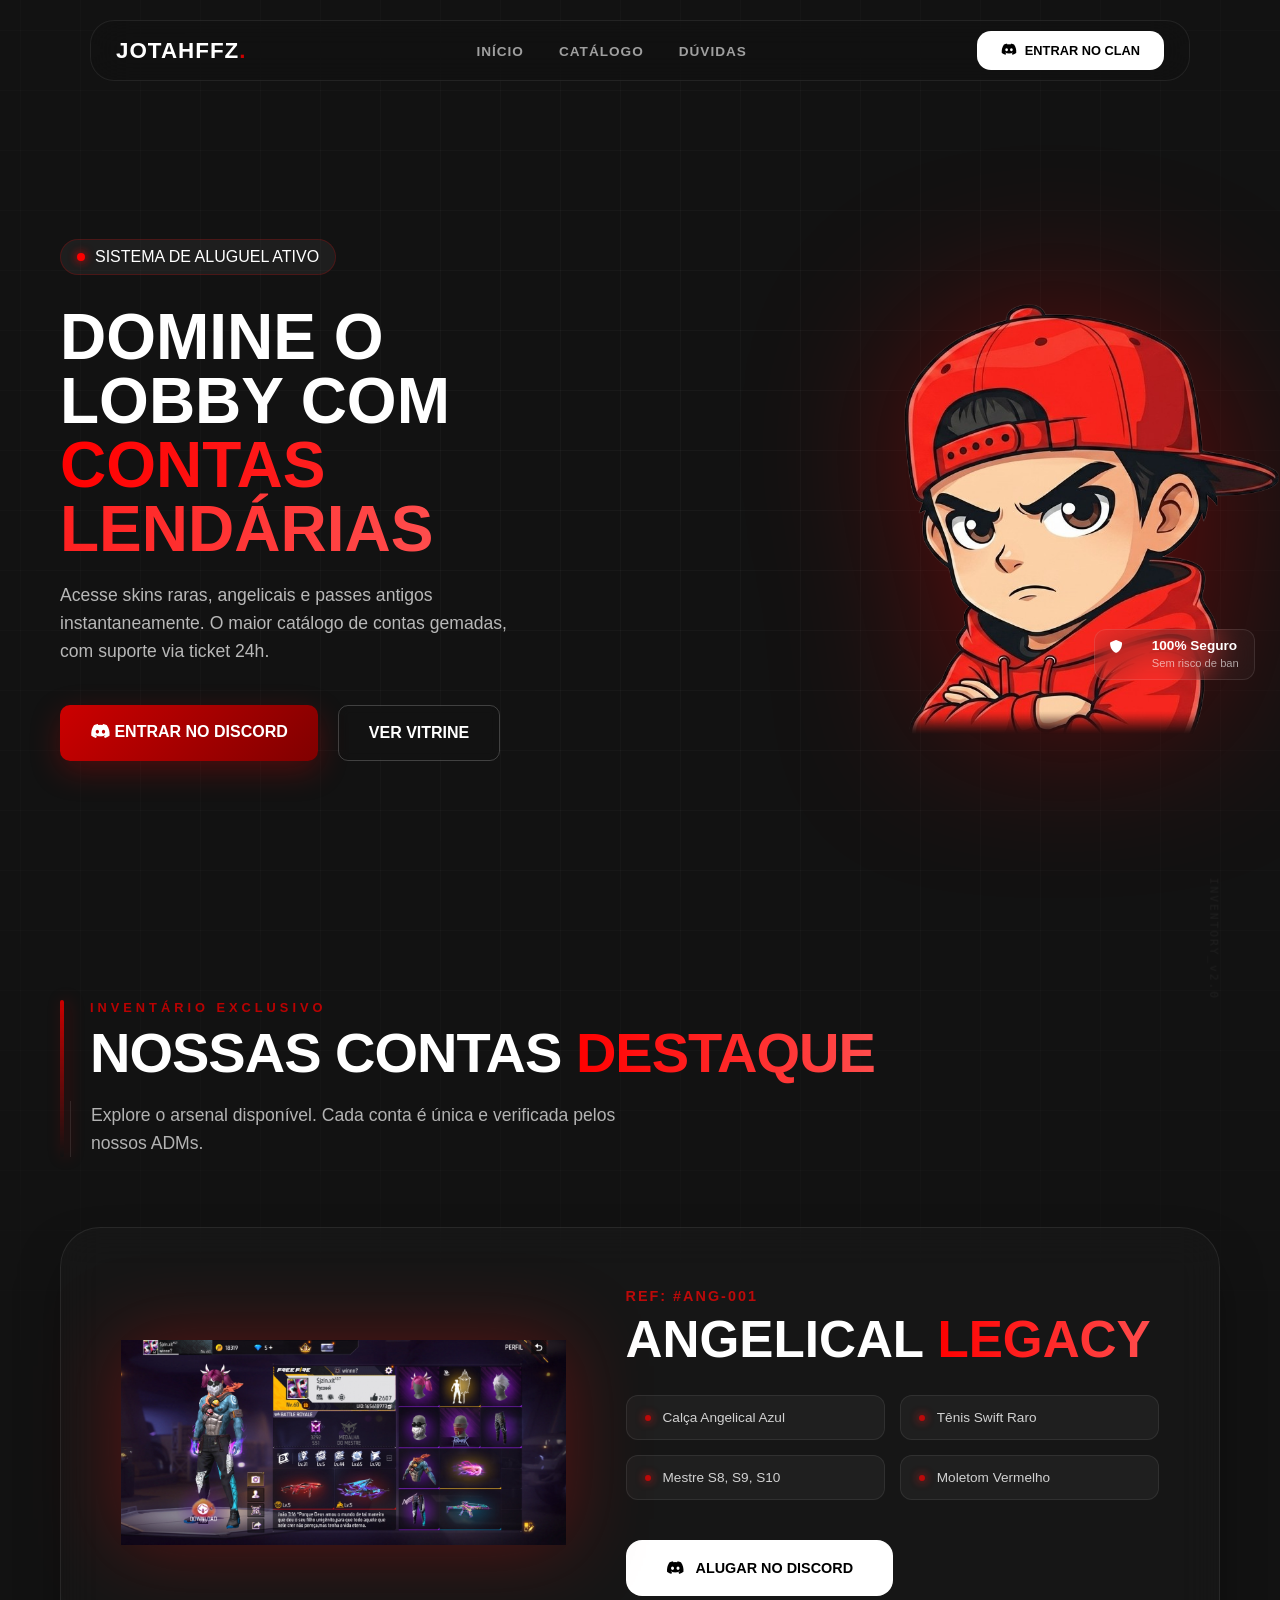
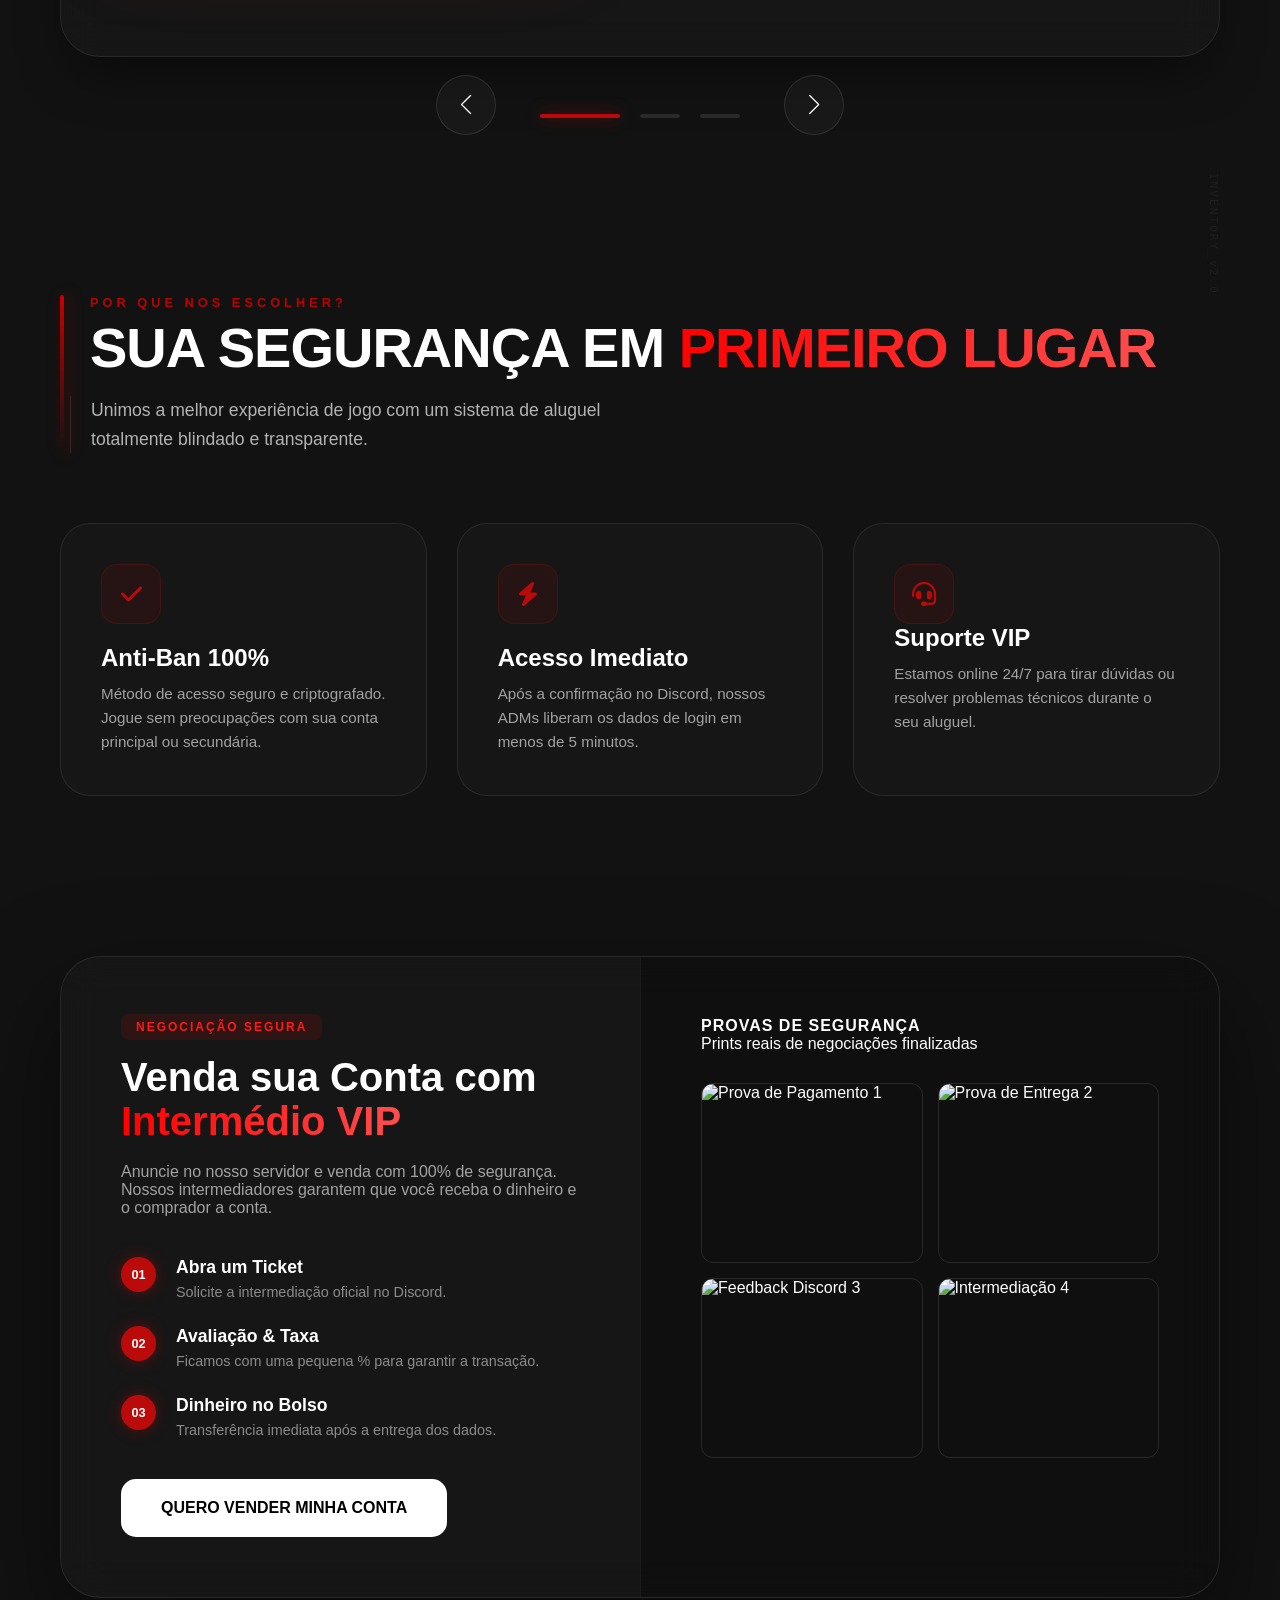
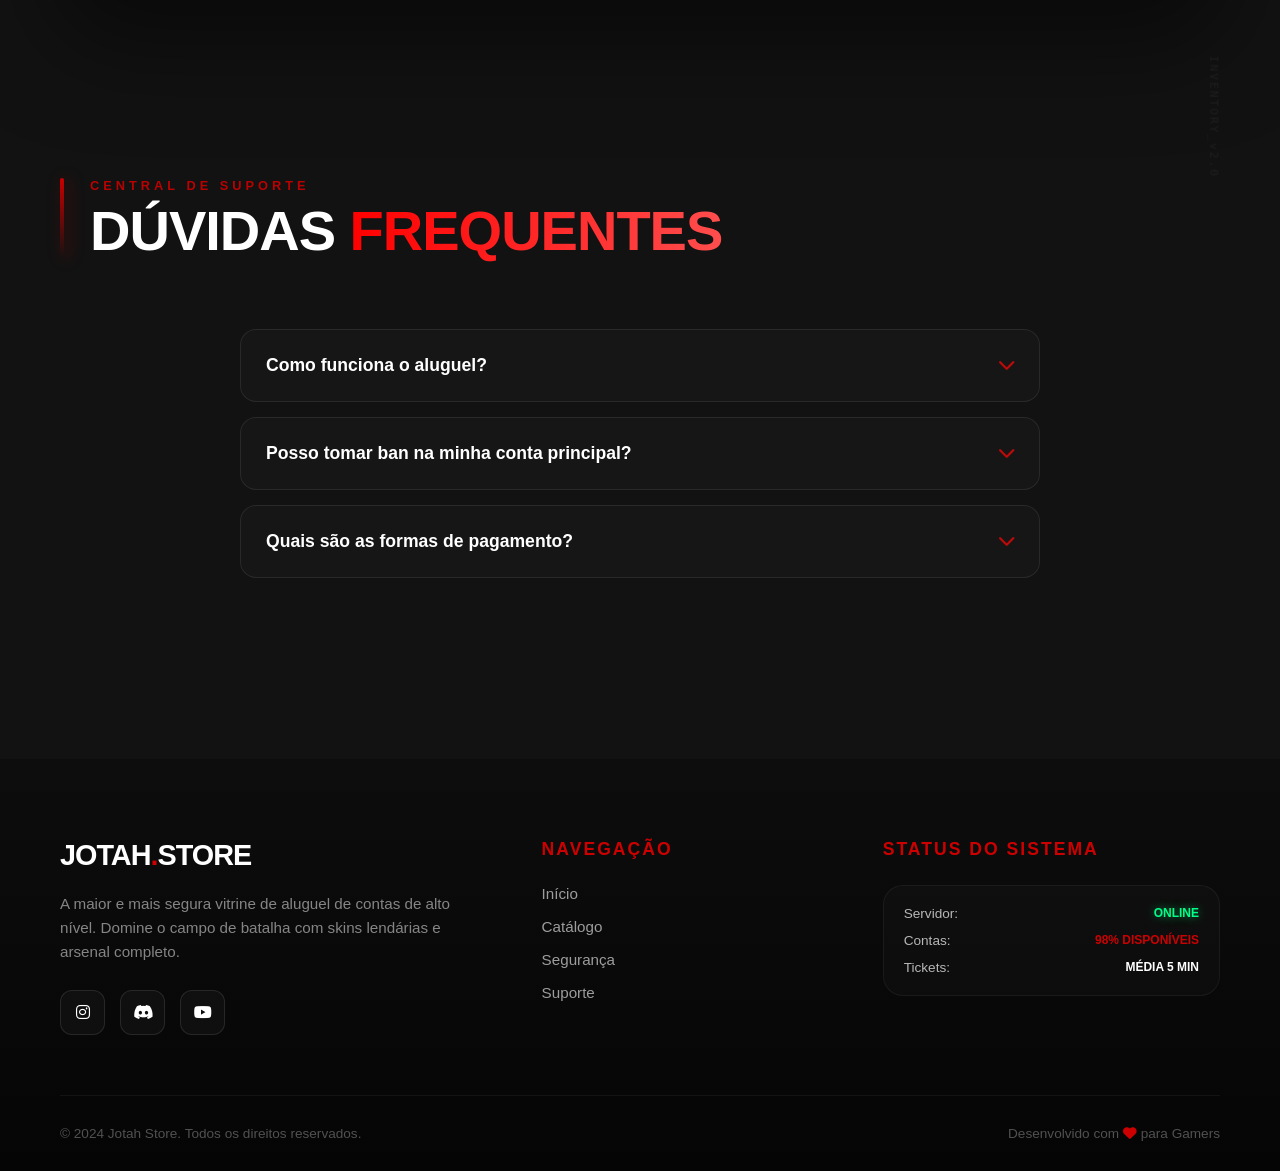
==== commit 05b1471e: "correção links" ====
--- a/index.html
+++ b/index.html
@@ -6,7 +6,7 @@
     <title>Elite Rentals | Contas Free Fire</title>
     <!-- Font Awesome para ícones -->
     <link rel="stylesheet" href="https://cdnjs.cloudflare.com/ajax/libs/font-awesome/6.0.0/css/all.min.css">
-    <link rel="stylesheet" href="/style/style-main.css">
+    <link rel="stylesheet" href="style/style-main.css">
     <!-- Swiper.js CSS -->
 <link rel="stylesheet" href="https://cdn.jsdelivr.net/npm/swiper@11/swiper-bundle.min.css" />
 </head>
@@ -447,5 +447,5 @@
 <!-- SCRIPTS DE ATIVAÇÃO -->
 </body>
 <script src="https://cdn.jsdelivr.net/npm/swiper@11/swiper-bundle.min.js"></script>
-<script src="/script/script-main.js"></script>
+<script src="script/script-main.js"></script>
 </html>
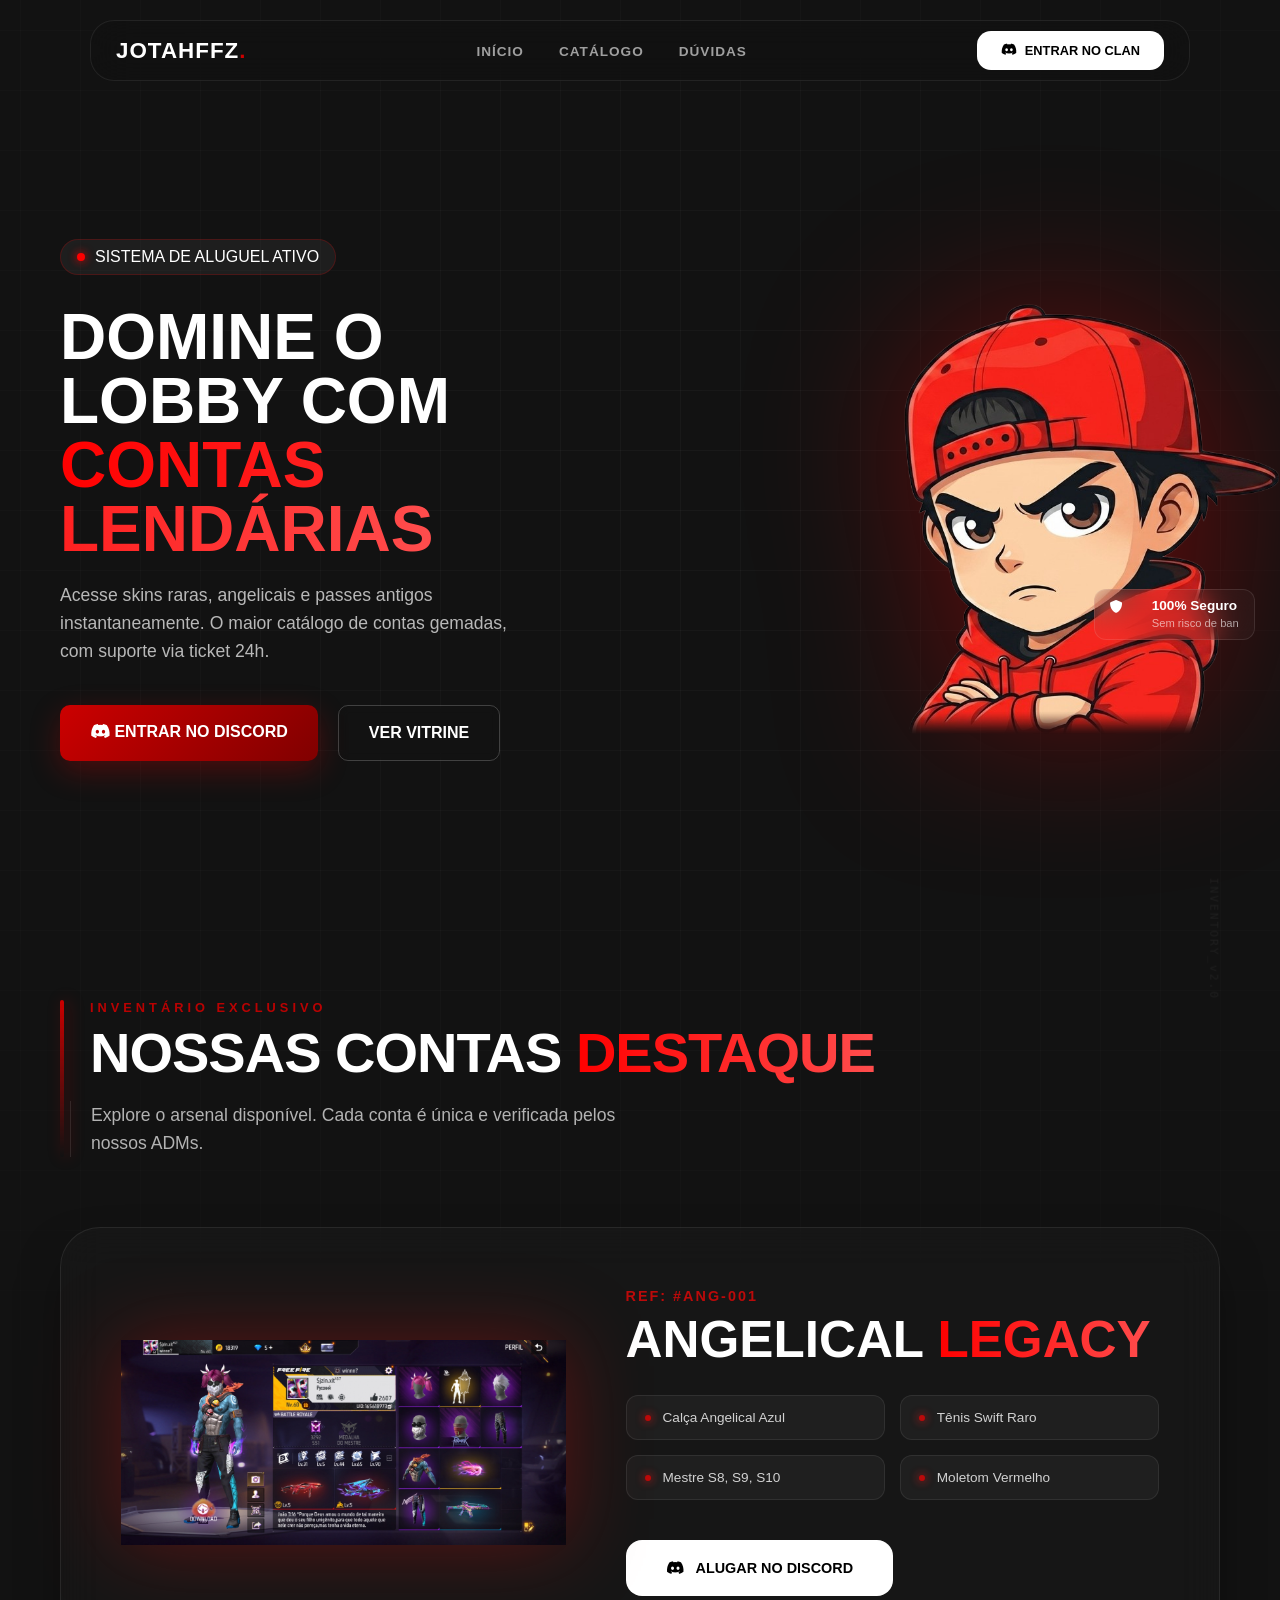
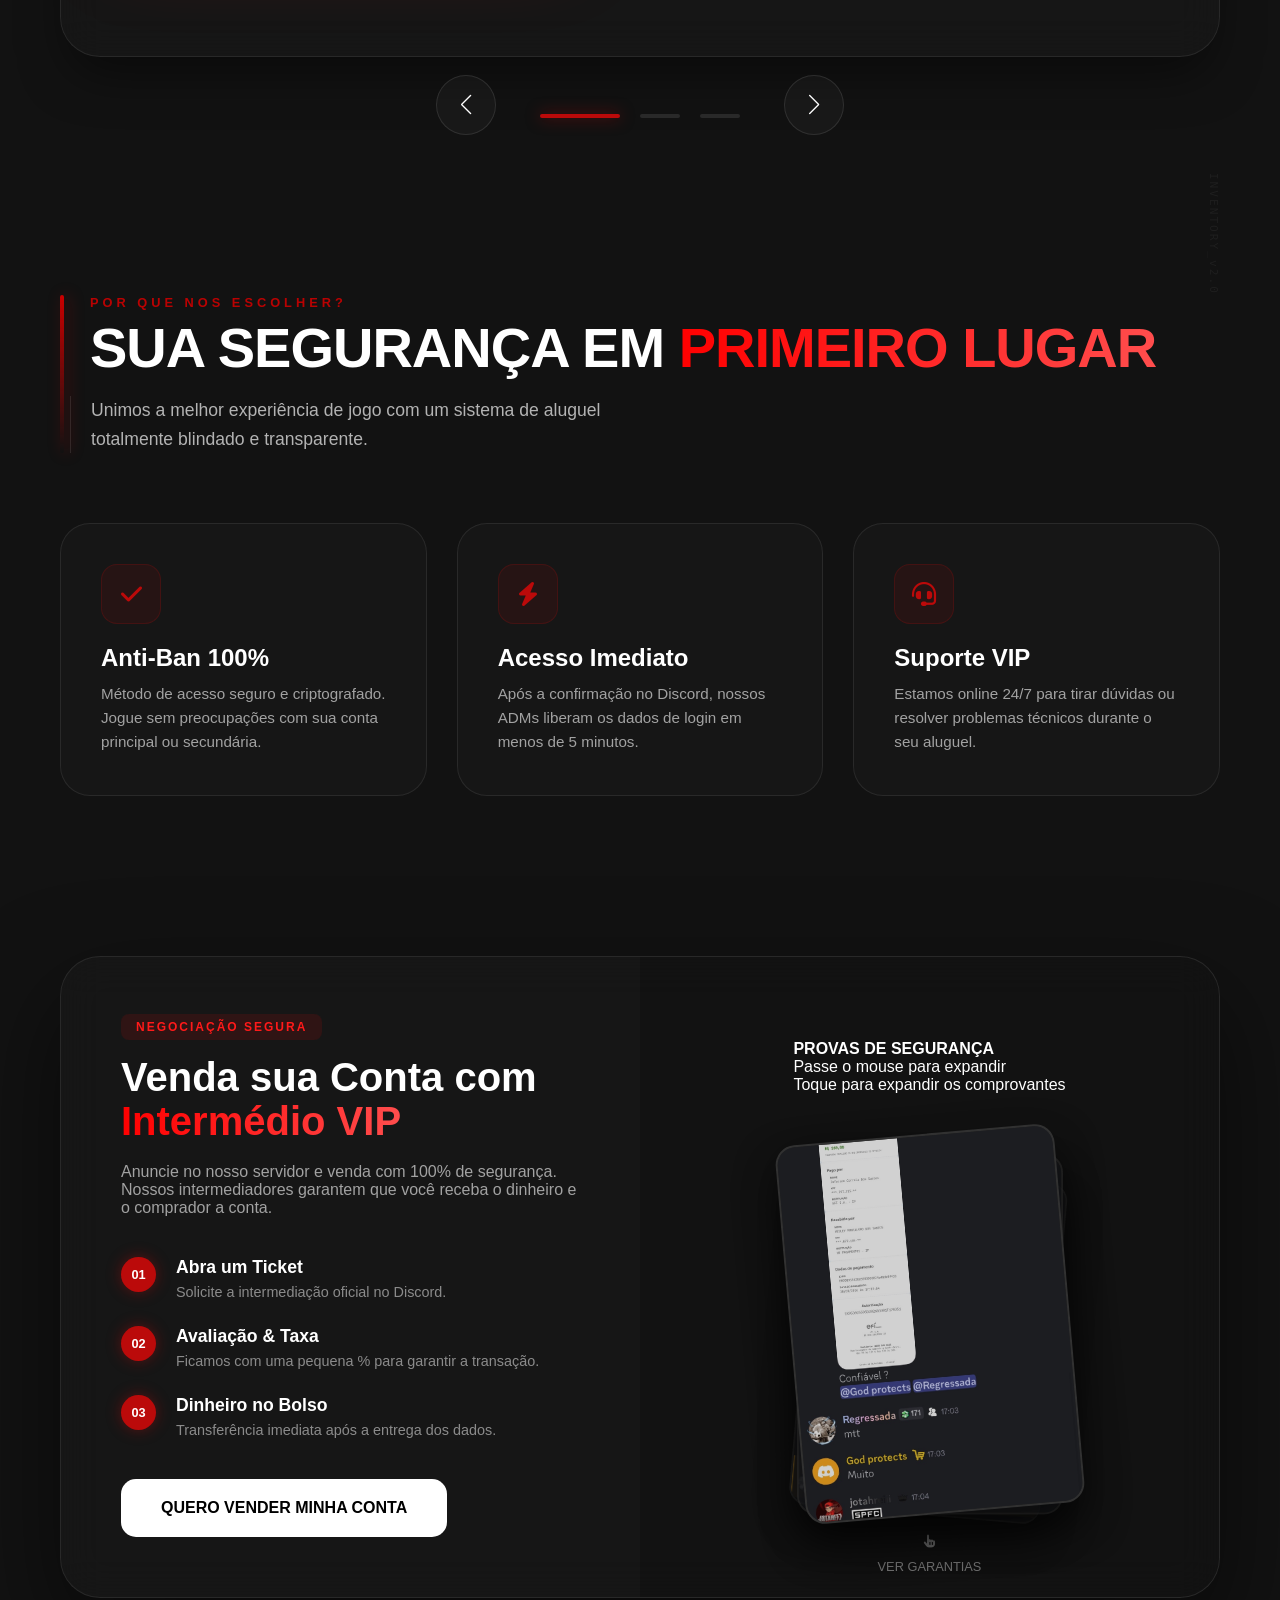
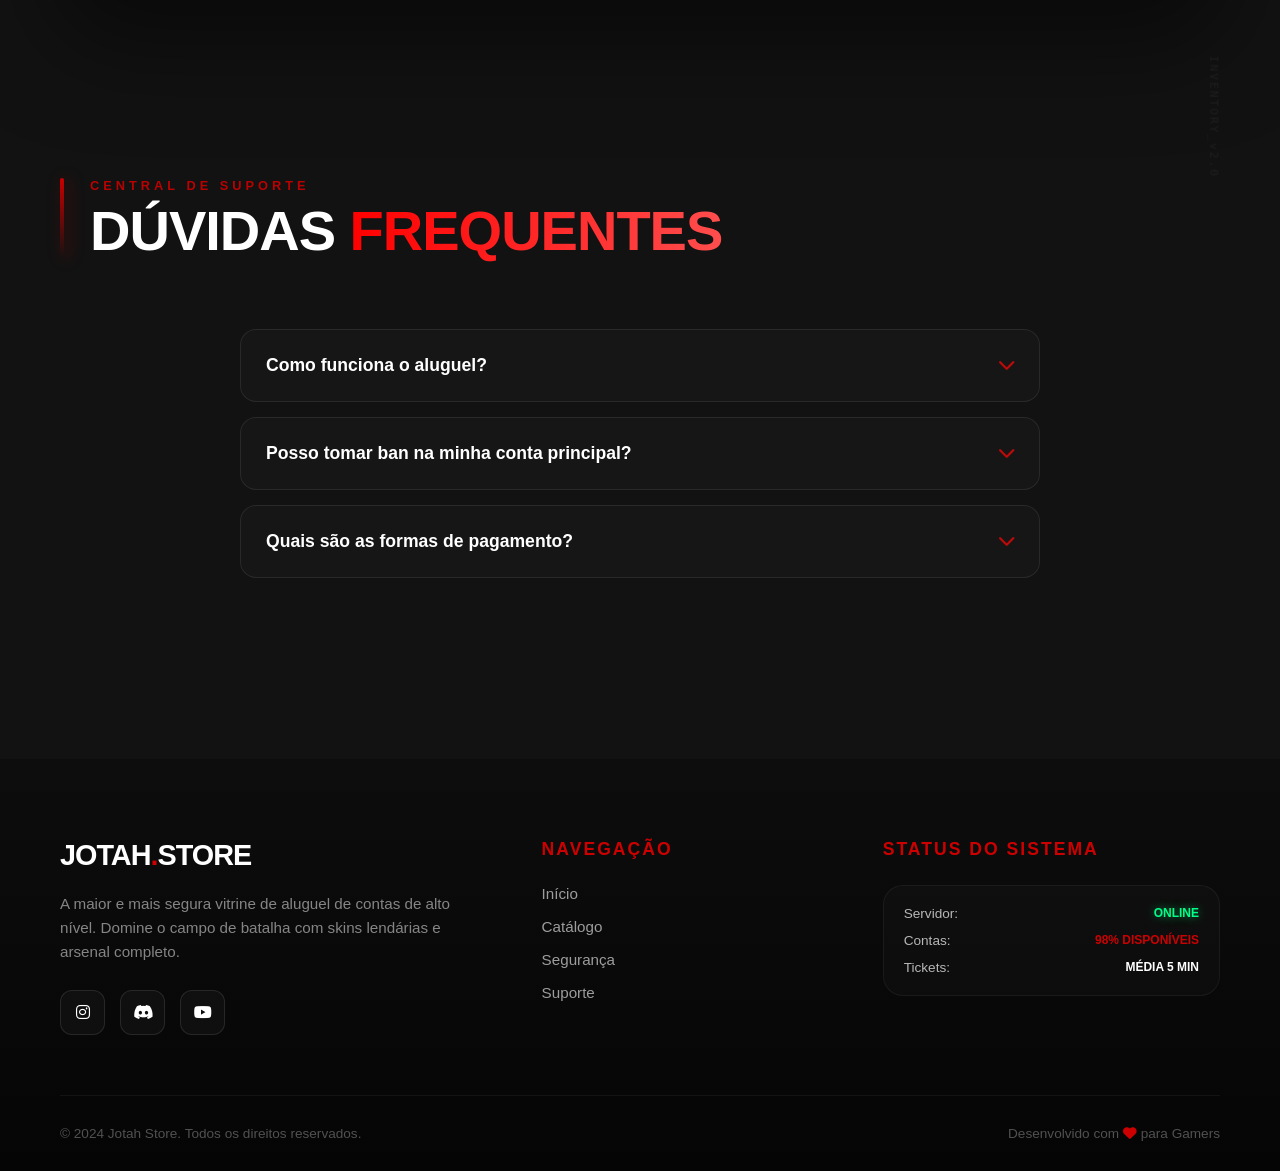
==== commit 187e0a4f: "Adicionado novo card de comprovantes com efeito de leque, responsivo" ====
--- a/index.html
+++ b/index.html
@@ -63,7 +63,7 @@
 <div class="grid-background"></div>
 
 <!-- Seção Hero -->
-<section class="hero">
+<section class="hero" id="home">
     <div class="container hero-layout">
         
         <div class="hero-info">
@@ -93,7 +93,7 @@
         <div class="hero-visual">
             <div class="character-wrapper">
                 <!-- ESPAÇO PARA A IMAGEM DO PERSONAGEM (PNG TRANSPARENTE) -->
-                <img src="/img/jotahffz-icon.png" alt="Skin Free Fire" id="main-char">
+                <img src="img/jotahffz-icon.png" alt="Skin Free Fire" id="main-char">
                 
                 <!-- Floating Glass Card -->
                 <div class="glass-card-mini">
@@ -131,7 +131,7 @@
                     <div class="panel-glass">
                         <div class="account-visual">
                             <!-- ESPAÇO PARA SUA IMG (Ex: jotahffz-icon.png) -->
-                            <img src="/img/IMG_0782.png" alt="Conta Angelical" class="char-display">
+                            <img src="img/IMG_0782.png" alt="Conta Angelical" class="char-display">
                         </div>
                         
                         <div class="account-details">
@@ -158,7 +158,7 @@
                 <div class="swiper-slide account-panel">
                     <div class="panel-glass">
                         <div class="account-visual">
-                            <img src="/img/e8bb95e5ee4c.jpg.jpeg" alt="Armas Evolutivas" class="char-display">
+                            <img src="img/e8bb95e5ee4c.jpg.jpeg" alt="Armas Evolutivas" class="char-display">
                         </div>
                         
                         <div class="account-details">
@@ -185,7 +185,7 @@
                 <div class="swiper-slide account-panel">
                     <div class="panel-glass">
                         <div class="account-visual">
-                            <img src="/img/Screenshot_2026-04-27-15-29-15-96_c28519d624689b8d548e2809af584b0c.jpg.jpeg" alt="Passe Hip Hop" class="char-display">
+                            <img src="img/Screenshot_2026-04-27-15-29-15-96_c28519d624689b8d548e2809af584b0c.jpg.jpeg" alt="Passe Hip Hop" class="char-display">
                         </div>
                         
                         <div class="account-details">
@@ -257,10 +257,10 @@
 
             <!-- Card 03: Suporte -->
             <div class="feature-card">
+                <div class="feature-icon">
+                    <i class="fas fa-headset"></i>
+                </div>
                 <div class="feature-info">
-                    <div class="feature-icon">
-                        <i class="fas fa-headset"></i>
-                    </div>
                     <h3>Suporte VIP</h3>
                     <p>Estamos online 24/7 para tirar dúvidas ou resolver problemas técnicos durante o seu aluguel.</p>
                 </div>
@@ -307,32 +307,44 @@
             </div>
 
             <!-- Lado Direito: Showcase de Garantias -->
-            <div class="guarantee-showcase">
-                <div class="guarantee-header">
-                    <h4>PROVAS DE SEGURANÇA</h4>
-                    <p>Prints reais de negociações finalizadas</p>
-                </div>
-                
-                <div class="guarantee-grid">
-                    <!-- Espaço para seus Prints -->
-                    <div class="proof-card">
-                        <img src="img/garantia1.jpg" alt="Prova de Pagamento 1">
-                        <div class="proof-overlay"><span>Pagamento via PIX</span></div>
-                    </div>
-                    <div class="proof-card">
-                        <img src="img/garantia2.jpg" alt="Prova de Entrega 2">
-                        <div class="proof-overlay"><span>Entrega Confirmada</span></div>
-                    </div>
-                    <div class="proof-card">
-                        <img src="img/garantia3.jpg" alt="Feedback Discord 3">
-                        <div class="proof-overlay"><span>Feedback Cliente</span></div>
-                    </div>
-                    <div class="proof-card">
-                        <img src="img/garantia4.jpg" alt="Intermediação 4">
-                        <div class="proof-overlay"><span>Intermédio Concluído</span></div>
-                    </div>
-                </div>
-            </div>
+            <!-- SEÇÃO DE PROVAS (ADAPTADA PARA MOBILE) -->
+<div class="guarantee-showcase-modern">
+    <div class="guarantee-header">
+        <h4>PROVAS DE SEGURANÇA</h4>
+        <!-- Texto adaptado: No mobile o usuário entende que deve tocar -->
+        <p class="hide-mobile">Passe o mouse para expandir</p>
+        <p class="show-mobile">Toque para expandir os comprovantes</p>
+    </div>
+    
+    <!-- O atributo onclick="" vazio força o iOS a simular o :hover ao tocar -->
+    <div class="proof-stack" onclick="void(0)">
+        
+        <!-- Print 01 -->
+        <div class="proof-card-fancy item-1">
+            <img src="img/IMG_1760.png" alt="Garantia 1">
+            <div class="proof-tag">PIX RECEBIDO</div>
+        </div>
+
+        <!-- Print 02 -->
+        <div class="proof-card-fancy item-2">
+            <img src="img/IMG_1756.png" alt="Garantia 2">
+            <div class="proof-tag">CONTA ENTREGUE</div>
+        </div>
+
+        <!-- Print 03 -->
+        <div class="proof-card-fancy item-3">
+            <img src="img/IMG_2098.png" alt="Garantia 3">
+            <div class="proof-tag">FEEDBACK VIP</div>
+        </div>
+
+        <!-- Instrução Visual Dinâmica -->
+        <div class="proof-instruction">
+            <!-- Ícone muda para mãozinha de toque no mobile via CSS se desejar -->
+            <i class="fas fa-hand-pointer"></i>
+            <span>VER GARANTIAS</span>
+        </div>
+    </div>
+</div>
         </div>
     </div>
 </section>
--- a/style/style-main.css
+++ b/style/style-main.css
@@ -12,6 +12,7 @@
     padding: 0;
     box-sizing: border-box;
     font-family: 'Segoe UI', Roboto, sans-serif;
+    scroll-behavior: smooth;
 }
 
 body {
@@ -172,6 +173,12 @@
 
 /* Esconder menu desktop no mobile */
 @media (max-width: 992px) {
+
+    
+    .character-wrapper {
+        height: 200px;
+    }
+
     .nav-links, .nav-actions {
         display: none;
     }
@@ -391,7 +398,6 @@
     justify-content: space-between; /* Centraliza para expandir para os lados */
     align-items: center;
     height: 100%;
-    min-height: 600px; /* Garante uma altura mínima para o container */
 }
 
 #main-char {
@@ -994,71 +1000,223 @@
 }
 
 /* --- LADO DAS GARANTIAS (GRID DE PRINTS) --- */
-.guarantee-showcase {
-    background: rgba(0, 0, 0, 0.3); /* Fundo contrastante para os prints */
+/* --- CONTAINER DA VITRINE DE PROVAS MODERNA --- */
+.guarantee-showcase-modern {
     padding: 60px;
-    border-left: 1px solid rgba(255, 255, 255, 0.05);
-}
-
-.guarantee-header {
-    margin-bottom: 30px;
-}
-
-.guarantee-header h4 {
-    font-family: 'Kanit', sans-serif;
-    letter-spacing: 1px;
-}
-
-.guarantee-grid {
-    display: grid;
-    grid-template-columns: 1fr 1fr;
-    gap: 15px;
-}
-
-.proof-card {
+    display: flex;
+    flex-direction: column;
+    align-items: center;
+    justify-content: center;
+    background: rgba(0, 0, 0, 0.2);
     position: relative;
-    border-radius: 12px;
-    overflow: hidden;
-    height: 180px;
-    border: 1px solid rgba(255, 255, 255, 0.1);
-}
-
-.proof-card img {
+    min-height: 500px; /* Garante espaço para a animação */
+}
+
+/* --- ESTILO DA PILHA (STACK) --- */
+.proof-stack {
+    position: relative;
+    width: 280px;
+    height: 380px;
+    margin-top: 40px;
+}
+
+/* --- ESTILO DOS CARDS INDIVIDUAIS --- */
+.proof-card-fancy {
+    position: absolute;
     width: 100%;
     height: 100%;
-    object-fit: cover; /* Faz a imagem preencher o espaço sem distorcer */
-    transition: 0.5s;
-}
-
-.proof-overlay {
+    border-radius: 20px;
+    overflow: hidden;
+    border: 2px solid rgba(255, 255, 255, 0.1);
+    box-shadow: 0 20px 40px rgba(0, 0, 0, 0.6);
+    transition: all 0.6s cubic-bezier(0.23, 1, 0.32, 1); /* Transição suave de mola */
+    cursor: pointer;
+    background: #1a1a1a;
+}
+
+.proof-card-fancy img {
+    width: 100%;
+    height: 100%;
+    object-fit: cover;
+    opacity: 0.8;
+    transition: 0.3s;
+}
+
+/* --- TAG DE LEGENDA NOS CARDS --- */
+.proof-tag {
     position: absolute;
-    bottom: 0;
-    left: 0;
-    width: 100%;
-    padding: 10px;
-    background: linear-gradient(transparent, rgba(0,0,0,0.8));
+    bottom: 20px;
+    left: 20px;
+    background: #bb0a0a;
+    color: #fff;
+    padding: 5px 12px;
+    border-radius: 6px;
     font-size: 0.7rem;
-    color: #fff;
-    opacity: 0;
-    transition: 0.3s;
-}
-
-.proof-card:hover img {
-    transform: scale(1.1);
-}
-
-.proof-card:hover .proof-overlay {
+    font-weight: 800;
+    transform: translateY(50px); /* Escondida inicialmente */
+    transition: 0.4s;
+}
+
+/* --- POSICIONAMENTO INICIAL DA PILHA (Efeito de profundidade) --- */
+.item-1 { transform: rotate(-5deg) translateY(0); z-index: 3; }
+.item-2 { transform: rotate(0deg) translateY(10px) scale(0.95); z-index: 2; opacity: 0.7; }
+.item-3 { transform: rotate(5deg) translateY(20px) scale(0.90); z-index: 1; opacity: 0.5; }
+
+/* --- EFEITO AO PASSAR O MOUSE NO CONTAINER (O Segredo!) --- */
+.proof-stack:hover .item-1 {
+    transform: rotate(-15deg) translateX(-120px) translateY(-20px);
     opacity: 1;
 }
 
-/* --- RESPONSIVIDADE --- */
+.proof-stack:hover .item-2 {
+    transform: rotate(0deg) translateY(-40px) scale(1.05);
+    opacity: 1;
+    z-index: 4; /* Traz o card do meio para frente no hover */
+}
+
+.proof-stack:hover .item-3 {
+    transform: rotate(15deg) translateX(120px) translateY(-20px);
+    opacity: 1;
+}
+
+/* Revela a tag e clareia a imagem no hover */
+.proof-stack:hover .proof-tag {
+    transform: translateY(0);
+}
+.proof-stack:hover img {
+    opacity: 1;
+}
+
+/* --- ÍCONE DE INSTRUÇÃO --- */
+.proof-instruction {
+    position: absolute;
+    bottom: -60px;
+    left: 50%;
+    transform: translateX(-50%);
+    display: flex;
+    flex-direction: column;
+    align-items: center;
+    color: rgba(255, 255, 255, 0.4);
+    font-size: 0.8rem;
+    gap: 10px;
+    animation: bounce 2s infinite;
+}
+
+@keyframes bounce {
+    0%, 100% { transform: translate(-50%, 0); }
+    50% { transform: translate(-50%, -10px); }
+}
+
+.proof-card-fancy {
+    /* Evita que o usuário selecione a imagem sem querer ao tocar rápido */
+    user-select: none;
+    -webkit-user-drag: none;
+}
+
+.proof-card-fancy {
+    /* Evita que o usuário selecione a imagem sem querer ao tocar rápido */
+    user-select: none;
+    -webkit-user-drag: none;
+}
+
+/* --- SOLUÇÃO DEFINITIVA PARA MOBILE (SEM SAIR DA TELA) --- */
+@media (max-width: 768px) {
+
+    .hide-mobile { 
+        display: none; 
+    }
+    .show-mobile { 
+        display: block; 
+        font-size: 0.8rem;
+        color: var(--primary-red); /* Cor de destaque para o aviso de toque */
+        font-weight: 600;
+    }
+
+    /* Muda o ícone da instrução para algo mais mobile */
+    .proof-instruction i {
+        content: "\f25a"; /* Código FontAwesome para 'hand-pointer' */
+    }
+
+    .guarantee-showcase-modern {
+        padding: 40px 10px;
+        overflow: hidden; 
+        min-height: 400px;
+    }
+
+    /* 2. Reduzimos um pouco o tamanho base da pilha */
+    .proof-stack {
+        width: 160px; /* Largura menor para sobrar espaço nas laterais */
+        height: 240px;
+        margin: 0 auto;
+    }
+
+    /* 3. Posição inicial dos cards (Pilha fechada) */
+    .item-1 { transform: rotate(-5deg); }
+    .item-2 { transform: rotate(0deg); }
+    .item-3 { transform: rotate(5deg); }
+
+    /* 4. O EFEITO DE ABRIR PARA OS LADOS (Calculado para telas estreitas) */
+    .proof-stack:hover .item-1 {
+        /* Move só 70px para a esquerda e inclina mais */
+        transform: rotate(-15deg) translateX(-75px) translateY(-10px);
+        opacity: 1;
+    }
+
+    .proof-stack:hover .item-2 {
+        /* O do meio apenas sobe levemente e ganha destaque */
+        transform: rotate(0deg) translateY(-30px) scale(1.1);
+        opacity: 1;
+        z-index: 10;
+    }
+
+    .proof-stack:hover .item-3 {
+        /* Move só 70px para a direita e inclina mais */
+        transform: rotate(15deg) translateX(75px) translateY(-10px);
+        opacity: 1;
+    }
+
+    /* 5. Ajuste das Tags para não sobrepor o texto */
+    .proof-tag {
+        font-size: 0.55rem;
+        padding: 3px 8px;
+        bottom: 10px;
+        left: 50%;
+        transform: translateX(-50%) translateY(40px);
+        white-space: nowrap; /* Impede o texto de quebrar linha */
+    }
+
+    .proof-stack:hover .proof-tag {
+        transform: translateX(-50%) translateY(0);
+    }
+}
+
+
 @media (max-width: 992px) {
     .panel-sell-glass {
-        grid-template-columns: 1fr;
-    }
-    .guarantee-showcase {
-        border-left: none;
-        border-top: 1px solid rgba(255, 255, 255, 0.05);
+        grid-template-columns: 1fr; /* Garante que as colunas virem uma só */
+        display: flex;
+        flex-direction: column;
+    }
+
+    .guarantee-showcase-modern {
+        width: 100%;
+        padding: 20px 0 100px 0; /* Espaço embaixo para o leque subir */
+        overflow: hidden; /* Proteção extra */
+    }
+}
+
+/* Ajuste para telas MUITO pequenas (iPhone SE, etc) */
+@media (max-width: 380px) {
+    .proof-stack {
+        width: 180px;
+        height: 260px;
+    }
+
+    .proof-stack:hover .item-1 {
+        transform: rotate(-10deg) translateX(-50px) translateY(-10px);
+    }
+    .proof-stack:hover .item-3 {
+        transform: rotate(10deg) translateX(50px) translateY(-10px);
     }
 }
 
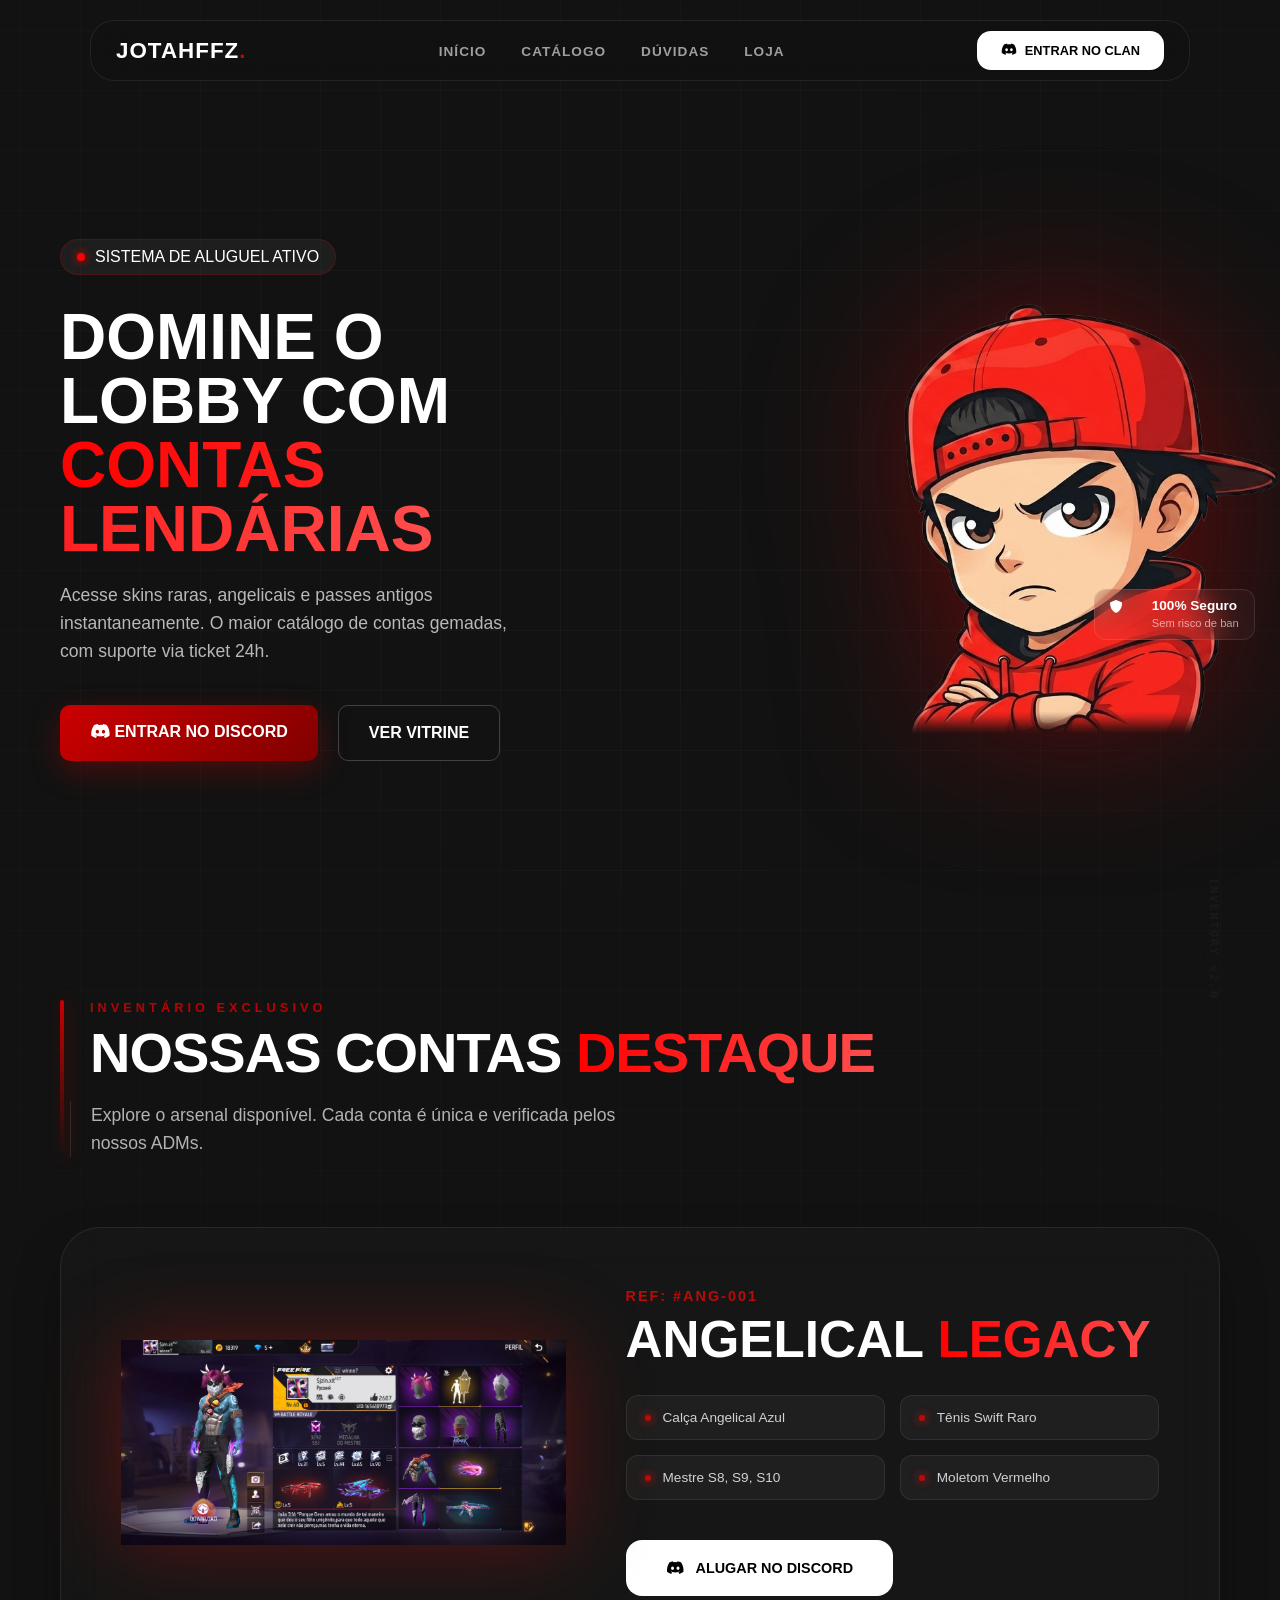
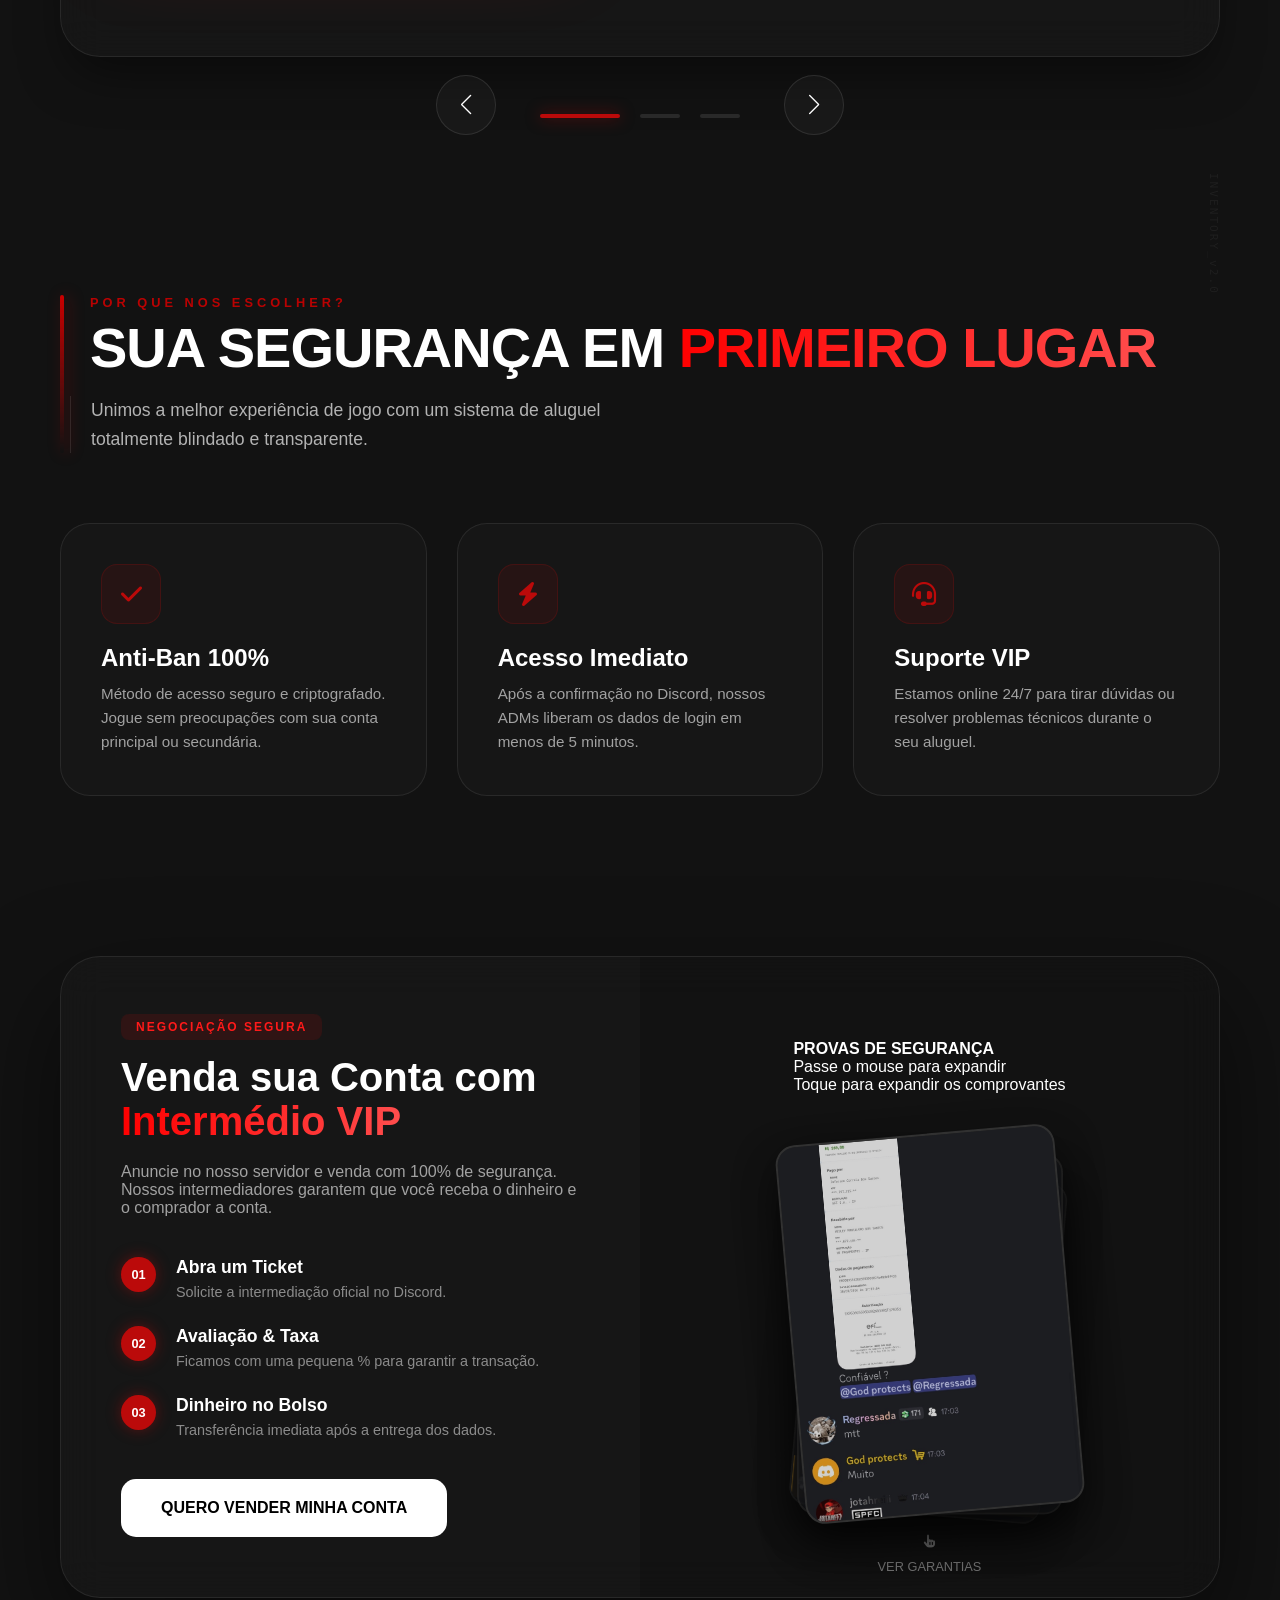
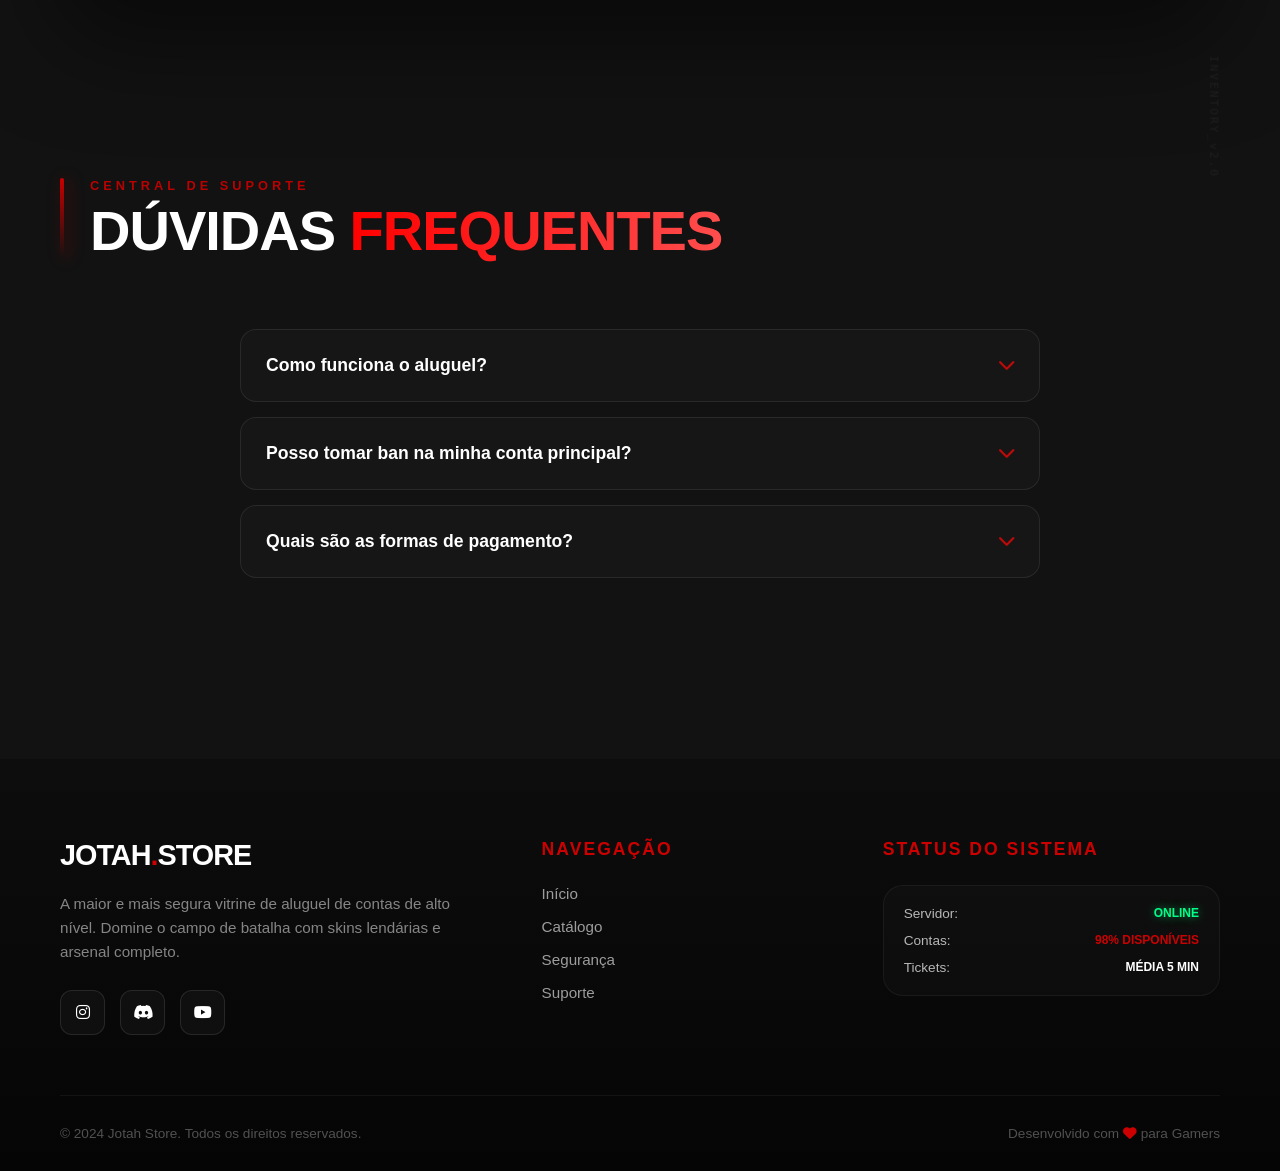
==== commit ba0f5941: "adicionado loja" ====
--- a/index.html
+++ b/index.html
@@ -24,6 +24,7 @@
             <li><a href="#home" class="nav-item">Início</a></li>
             <li><a href="#catalogo" class="nav-item">Catálogo</a></li>
             <li><a href="#faq" class="nav-item">Dúvidas</a></li>
+            <li><a href="mods.html" class="nav-item">Loja</a></li>
         </ul>
 
         <div class="nav-actions">
